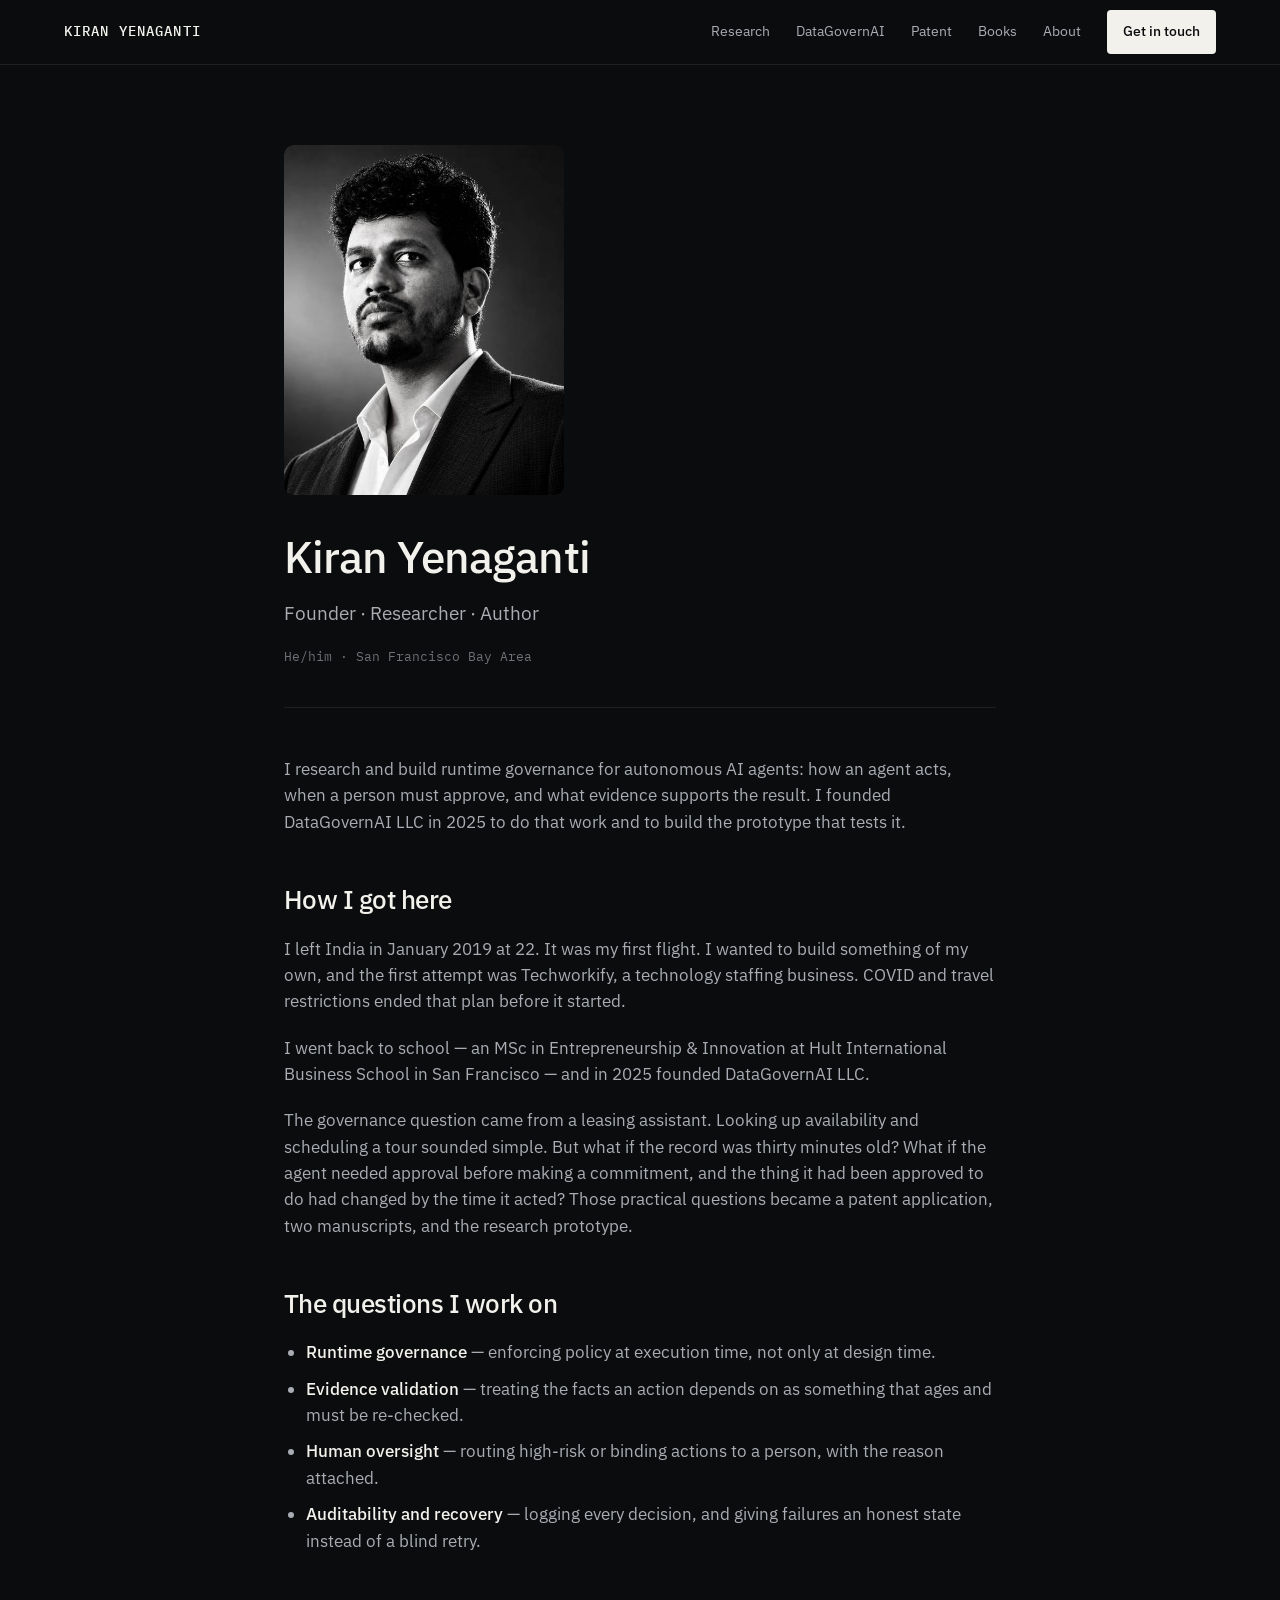
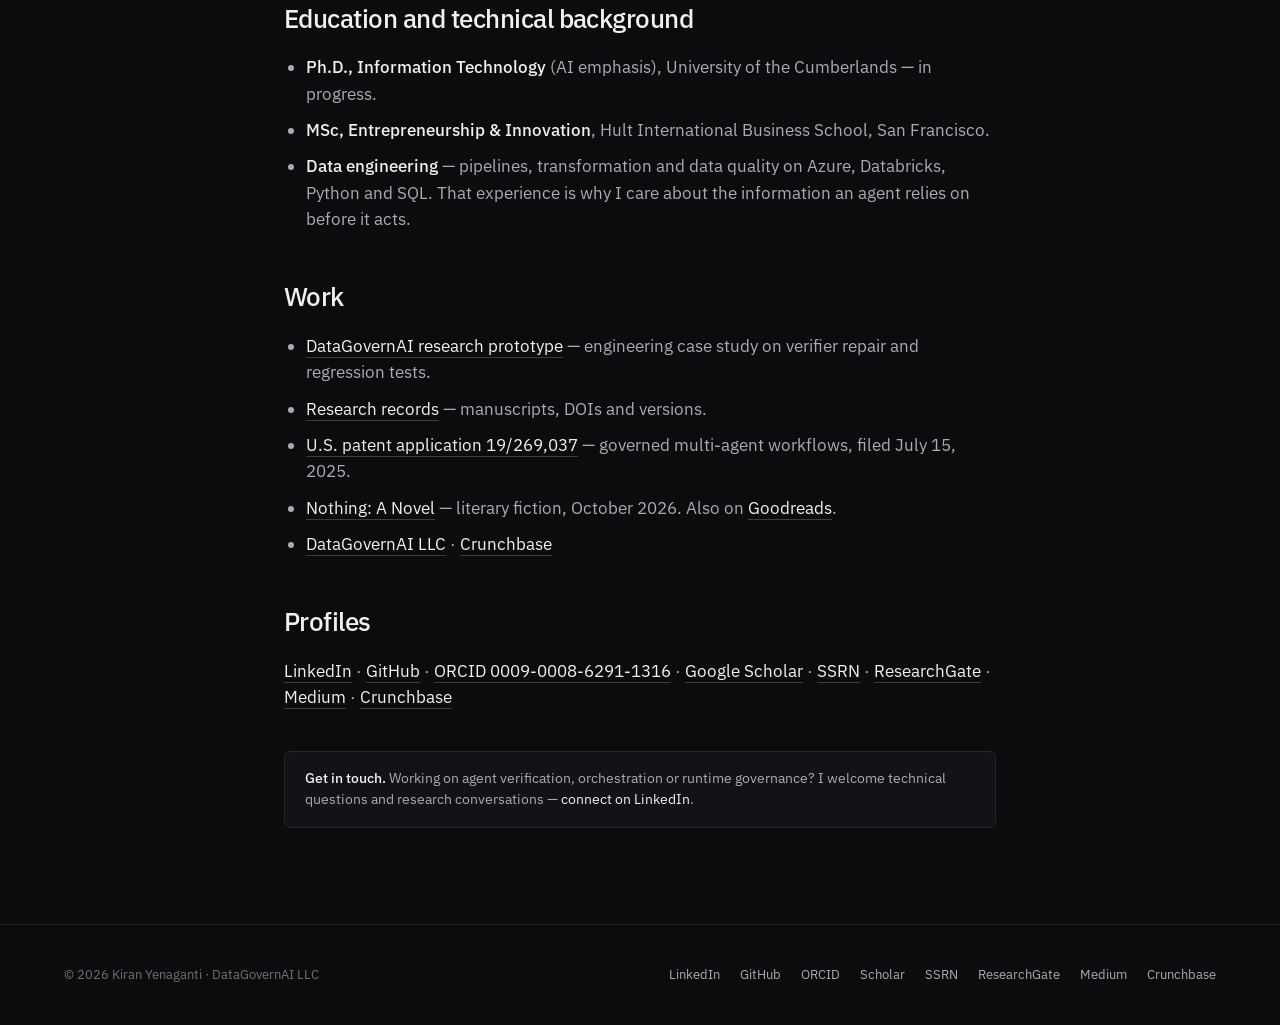
==== about/index.html @ f254cbd1 "Add Books nav" ====
<!doctype html>
<html lang="en">
<head>
<meta charset="utf-8">
<meta name="viewport" content="width=device-width, initial-scale=1">
<title>About — Kiran Yenaganti</title>
<meta name="description" content="Kiran Yenaganti: founder of DataGovernAI LLC, independent AI runtime governance researcher, doctoral student, and author of Nothing: A Novel.">
<meta name="author" content="Kiran Yenaganti">
<link rel="canonical" href="https://www.kiranyenaganti.com/about/">
<meta property="og:type" content="website">
<meta property="og:title" content="About — Kiran Yenaganti">
<meta property="og:description" content="Kiran Yenaganti: founder of DataGovernAI LLC, independent AI runtime governance researcher, doctoral student, and author of Nothing: A Novel.">
<meta property="og:url" content="https://www.kiranyenaganti.com/about/">
<meta property="og:image" content="https://www.kiranyenaganti.com/kiran-portrait.jpeg">
<meta name="twitter:card" content="summary">
<meta name="theme-color" content="#0B0C0E">
<meta name="msvalidate.01" content="07E7765EF72F0B1B570C5CE54EDE014B">
<link rel="preconnect" href="https://fonts.googleapis.com">
<link rel="preconnect" href="https://fonts.gstatic.com" crossorigin>
<link href="https://fonts.googleapis.com/css2?family=IBM+Plex+Sans:wght@400;500;600&family=IBM+Plex+Mono:wght@400;500&display=swap" rel="stylesheet">
<link rel="stylesheet" href="/style.css">
<script type="application/ld+json">
{"@context":"https://schema.org","@graph":[
{"@type":"Person","@id":"https://www.kiranyenaganti.com/#person","name":"Kiran Yenaganti","alternateName":"Kiran Kumar Yenaganti","url":"https://www.kiranyenaganti.com/","image":"https://www.kiranyenaganti.com/kiran-portrait.jpeg","jobTitle":"Founder, DataGovernAI LLC","description":"Founder of DataGovernAI LLC and independent researcher in runtime governance for autonomous AI agents; author of Nothing: A Novel.","worksFor":{"@id":"https://www.kiranyenaganti.com/#org"},"alumniOf":[{"@type":"CollegeOrUniversity","name":"Hult International Business School"},{"@type":"CollegeOrUniversity","name":"University of the Cumberlands"}],"knowsAbout":["AI runtime governance","Multi-agent systems","AI agent verification","Human-in-the-loop escalation","Data engineering"],"sameAs":["https://www.linkedin.com/in/kiran-yenaganti/","https://github.com/kiranyenaganti9","https://orcid.org/0009-0008-6291-1316","https://scholar.google.com/citations?user=bmWAnDgAAAAJ","https://ssrn.com/author=13609628","https://www.researchgate.net/profile/Kiran-Yenaganti-2","https://medium.com/@kiranyenaganti9","https://www.crunchbase.com/person/kiran-yenaganti-6b8e","https://www.goodreads.com/author/show/73226203.Kiran_Yenaganti"]},
{"@type":"Organization","@id":"https://www.kiranyenaganti.com/#org","name":"DataGovernAI LLC","url":"https://www.datagovernai.com/","founder":{"@id":"https://www.kiranyenaganti.com/#person"},"foundingDate":"2025","sameAs":["https://www.crunchbase.com/organization/datagovernai"]},
{"@type":"Book","name":"Nothing: A Novel","author":{"@id":"https://www.kiranyenaganti.com/#person"},"isbn":"979-8165432040","bookFormat":"https://schema.org/Paperback","datePublished":"2026-10-26","url":"https://www.kiranyenaganti.com/books/nothing/","sameAs":["https://www.amazon.com/dp/B0HPKKMYDZ","https://www.goodreads.com/book/show/262609197"]},
{"@type":"WebSite","@id":"https://www.kiranyenaganti.com/#site","url":"https://www.kiranyenaganti.com/","name":"Kiran Yenaganti","publisher":{"@id":"https://www.kiranyenaganti.com/#person"}}
]}
</script>
</head>
<body>
<header class="site"><nav class="site wrap" aria-label="Primary">
<a class="brand" href="/">KIRAN YENAGANTI</a>
<div class="links">
<a href="/research/">Research</a>
<a href="/work/hominini/">DataGovernAI</a>
<a href="/#patent">Patent</a>
<a href="/books/">Books</a>
<a href="/about/">About</a>
<a class="cta" href="https://www.linkedin.com/in/kiran-yenaganti/">Get in touch</a>
</div></nav></header>
<main id="main">
<article class="art"><div class="narrow">
<div class="head"><img class="about-photo" src="/kiran-suit.jpg" alt="Portrait of Kiran Yenaganti" width="640" height="799"><h1>Kiran Yenaganti</h1><p class="sub">Founder · Researcher · Author</p><div class="meta">He/him · San Francisco Bay Area</div></div>
<div class="prose">
<p>I research and build runtime governance for autonomous AI agents: how an agent acts, when a person must approve, and what evidence supports the result. I founded DataGovernAI LLC in 2025 to do that work and to build the prototype that tests it.</p>
<h2>How I got here</h2>
<p>I left India in January 2019 at 22. It was my first flight. I wanted to build something of my own, and the first attempt was Techworkify, a technology staffing business. COVID and travel restrictions ended that plan before it started.</p>
<p>I went back to school — an MSc in Entrepreneurship &amp; Innovation at Hult International Business School in San Francisco — and in 2025 founded DataGovernAI LLC.</p>
<p>The governance question came from a leasing assistant. Looking up availability and scheduling a tour sounded simple. But what if the record was thirty minutes old? What if the agent needed approval before making a commitment, and the thing it had been approved to do had changed by the time it acted? Those practical questions became a patent application, two manuscripts, and the research prototype.</p>
<h2>The questions I work on</h2>
<ul>
<li><strong>Runtime governance</strong> — enforcing policy at execution time, not only at design time.</li>
<li><strong>Evidence validation</strong> — treating the facts an action depends on as something that ages and must be re-checked.</li>
<li><strong>Human oversight</strong> — routing high-risk or binding actions to a person, with the reason attached.</li>
<li><strong>Auditability and recovery</strong> — logging every decision, and giving failures an honest state instead of a blind retry.</li>
</ul>
<h2>Education and technical background</h2>
<ul>
<li><strong>Ph.D., Information Technology</strong> (AI emphasis), University of the Cumberlands — in progress.</li>
<li><strong>MSc, Entrepreneurship &amp; Innovation</strong>, Hult International Business School, San Francisco.</li>
<li><strong>Data engineering</strong> — pipelines, transformation and data quality on Azure, Databricks, Python and SQL. That experience is why I care about the information an agent relies on before it acts.</li>
</ul>
<h2>Work</h2>
<ul>
<li><a href="/work/hominini/">DataGovernAI research prototype</a> — engineering case study on verifier repair and regression tests.</li>
<li><a href="/research/">Research records</a> — manuscripts, DOIs and versions.</li>
<li><a href="/#patent">U.S. patent application 19/269,037</a> — governed multi-agent workflows, filed July 15, 2025.</li>
<li><a href="/books/nothing/">Nothing: A Novel</a> — literary fiction, October 2026. Also on <a href="https://www.goodreads.com/author/show/73226203.Kiran_Yenaganti">Goodreads</a>.</li>
<li><a href="https://www.datagovernai.com/">DataGovernAI LLC</a> · <a href="https://www.crunchbase.com/organization/datagovernai">Crunchbase</a></li>
</ul>
<h2>Profiles</h2>
<p><a href="https://www.linkedin.com/in/kiran-yenaganti/">LinkedIn</a> · <a href="https://github.com/kiranyenaganti9">GitHub</a> · <a href="https://orcid.org/0009-0008-6291-1316">ORCID 0009-0008-6291-1316</a> · <a href="https://scholar.google.com/citations?user=bmWAnDgAAAAJ">Google Scholar</a> · <a href="https://ssrn.com/author=13609628">SSRN</a> · <a href="https://www.researchgate.net/profile/Kiran-Yenaganti-2">ResearchGate</a> · <a href="https://medium.com/@kiranyenaganti9">Medium</a> · <a href="https://www.crunchbase.com/person/kiran-yenaganti-6b8e">Crunchbase</a></p>
</div>
<div style="margin-top:40px"><div class="status"><b>Get in touch.</b> Working on agent verification, orchestration or runtime governance? I welcome technical questions and research conversations — <a href="https://www.linkedin.com/in/kiran-yenaganti/">connect on LinkedIn</a>.</div></div>
</div></article>
</main>
<footer class="site"><div class="wrap">
<div>© 2026 Kiran Yenaganti · DataGovernAI LLC</div>
<div class="links">
<a href="https://www.linkedin.com/in/kiran-yenaganti/">LinkedIn</a>
<a href="https://github.com/kiranyenaganti9">GitHub</a>
<a href="https://orcid.org/0009-0008-6291-1316">ORCID</a>
<a href="https://scholar.google.com/citations?user=bmWAnDgAAAAJ">Scholar</a>
<a href="https://ssrn.com/author=13609628">SSRN</a>
<a href="https://www.researchgate.net/profile/Kiran-Yenaganti-2">ResearchGate</a>
<a href="https://medium.com/@kiranyenaganti9">Medium</a>
<a href="https://www.crunchbase.com/person/kiran-yenaganti-6b8e">Crunchbase</a>
</div></div></footer>
</body>
</html>
---- style.css ----
:root{--bg:#0B0C0E;--bg2:#0E0F12;--panel:#111316;--line:#1E2024;--line2:#23262B;--line3:#3A3D44;
--fg:#F2F1EC;--mute:#A9ACB3;--dim:#6E7178;--acc:#F0B84A;--warn:#E8744F;
--sans:'IBM Plex Sans',system-ui,-apple-system,Segoe UI,sans-serif;--mono:'IBM Plex Mono',ui-monospace,SFMono-Regular,Menlo,monospace}
*{box-sizing:border-box}
html{scroll-behavior:smooth}
body{margin:0;background:var(--bg);color:var(--fg);font-family:var(--sans);-webkit-font-smoothing:antialiased;line-height:1.55}
a{color:var(--fg);text-decoration:none}a:hover{color:var(--acc)}
p{margin:0}
h1,h2,h3{margin:0;font-weight:500;letter-spacing:-.02em;line-height:1.1}
.wrap{max-width:1200px;margin:0 auto;padding:0 24px}
.narrow{max-width:760px;margin:0 auto;padding:0 24px}
.mono{font-family:var(--mono)}
.eyebrow{font-family:var(--mono);font-size:13px;letter-spacing:.1em;color:var(--acc);text-transform:uppercase}
.label{font-family:var(--mono);font-size:12px;letter-spacing:.08em;color:var(--dim);text-transform:uppercase}
.mute{color:var(--mute)}
.btn{display:inline-flex;align-items:center;min-height:46px;padding:12px 20px;border-radius:4px;font-size:15px;font-weight:500;white-space:nowrap}
.btn-acc{background:var(--acc);color:var(--bg)}.btn-acc:hover{background:#F6C96B;color:var(--bg)}
.btn-light{background:var(--fg);color:var(--bg)}.btn-light:hover{background:#fff;color:var(--bg)}
.btn-ghost{border:1px solid var(--line3);color:var(--fg)}.btn-ghost:hover{border-color:var(--acc)}
.row{display:flex;flex-wrap:wrap;gap:24px}
.stack{display:flex;flex-direction:column;gap:16px}
.card{background:var(--panel);border:1px solid var(--line2);border-radius:8px;padding:28px;display:flex;flex-direction:column;gap:14px;min-width:0}
.card h3{font-size:22px}
.card p{font-size:15px;color:var(--mute)}
.card.link:hover{border-color:var(--line3)}
header.site{border-bottom:1px solid var(--line)}
nav.site{height:64px;display:flex;align-items:center;justify-content:space-between;gap:24px;flex-wrap:wrap}
nav.site .brand{font-family:var(--mono);font-size:14px;font-weight:500;letter-spacing:.08em}
nav.site .links{display:flex;align-items:center;gap:26px;flex-wrap:wrap}
nav.site .links a{font-size:14px;color:var(--mute)}nav.site .links a:hover{color:var(--acc)}
nav.site .links a.cta{color:var(--bg);background:var(--fg);padding:10px 16px;border-radius:4px;font-weight:500;min-height:44px;display:inline-flex;align-items:center}
nav.site .links a.cta:hover{background:#fff}
section{padding:96px 0}
section.alt{background:var(--bg2);border-top:1px solid var(--line);border-bottom:1px solid var(--line)}
section.tight{padding:72px 0}
.hero{padding:96px 0 80px}
.hero .wrap{display:flex;flex-wrap:wrap;gap:64px;align-items:center}
.hero h1{font-size:56px;line-height:1.05}
.hero .lead{font-size:19px;color:var(--mute);max-width:540px}
.hero .copy{flex:1 1 480px;min-width:0;display:flex;flex-direction:column;gap:28px}
.hero .proofs{display:flex;gap:32px;flex-wrap:wrap;padding-top:12px;border-top:1px solid var(--line)}
.hero .proofs div{display:flex;flex-direction:column;gap:4px;font-size:15px;font-weight:500}
.trace{flex:1 1 420px;min-width:0;max-width:560px}
.trace .box{background:var(--panel);border:1px solid var(--line2);border-radius:8px;overflow:hidden}
.trace .bar{display:flex;justify-content:space-between;padding:12px 16px;border-bottom:1px solid var(--line2);font-family:var(--mono);font-size:12px;color:var(--dim)}
.trace .body{padding:20px;display:flex;flex-direction:column;gap:14px;font-family:var(--mono);font-size:13px;line-height:1.5}
.trace .l{display:flex;gap:12px}.trace .t{color:var(--dim);flex:0 0 72px}.trace .m{color:var(--mute)}.trace .m b{color:var(--fg);font-weight:400}
.trace .hold{margin-top:6px;padding:14px 16px;background:#1A1710;border:1px solid #5A4418;border-radius:6px;display:flex;flex-direction:column;gap:6px}
.trace .hold b{color:var(--acc);font-weight:500}
.trace .cap{font-size:13px;color:var(--dim);margin-top:12px}
.h2{font-size:40px}
.h2s{font-size:32px;line-height:1.2}
.split{display:flex;flex-wrap:wrap;gap:48px}
.split>.a{flex:1 1 320px;min-width:0}.split>.b{flex:2 1 480px;min-width:0;display:flex;flex-direction:column;gap:16px;font-size:17px;color:var(--mute)}
.quote{font-size:30px;line-height:1.3;font-weight:500;letter-spacing:-.015em;max-width:900px;margin:0}
footer.site{border-top:1px solid var(--line)}
footer.site .wrap{padding-top:40px;padding-bottom:40px;display:flex;flex-wrap:wrap;gap:24px;justify-content:space-between;align-items:center;font-size:13px;color:var(--dim)}
footer.site .links{display:flex;gap:20px;flex-wrap:wrap}footer.site .links a{color:var(--mute)}footer.site .links a:hover{color:var(--acc)}
/* article pages */
.art{padding:80px 0 96px}
.art .head{display:flex;flex-direction:column;gap:18px;margin-bottom:48px;padding-bottom:40px;border-bottom:1px solid var(--line)}
.art h1{font-size:44px;line-height:1.1}
.art .sub{font-size:19px;color:var(--mute)}
.art .meta{font-family:var(--mono);font-size:13px;color:var(--dim)}
.prose{display:flex;flex-direction:column;gap:20px;font-size:17px;color:var(--mute)}
.prose h2{font-size:26px;color:var(--fg);margin-top:28px;line-height:1.25}
.prose h3{font-size:19px;color:var(--fg);margin-top:12px}
.prose strong{color:var(--fg);font-weight:500}
.prose a{color:var(--fg);border-bottom:1px solid var(--line3)}.prose a:hover{color:var(--acc);border-color:var(--acc)}
.prose ul,.prose ol{margin:0;padding-left:22px;display:flex;flex-direction:column;gap:10px}
.prose code{font-family:var(--mono);font-size:.92em;background:var(--panel);border:1px solid var(--line2);padding:1px 6px;border-radius:4px;color:var(--fg)}
.prose blockquote{margin:0;padding:18px 22px;border-left:2px solid var(--acc);background:var(--panel);border-radius:0 6px 6px 0;color:var(--fg)}
.status{font-size:14px;color:var(--mute);padding:16px 20px;border:1px solid var(--line2);border-radius:6px;background:var(--panel)}
.status b{color:var(--fg);font-weight:500}
.steps{display:flex;flex-direction:column;gap:0;border:1px solid var(--line2);border-radius:8px;overflow:hidden}
.steps .s{display:flex;gap:20px;padding:22px 24px;border-top:1px solid var(--line2);background:var(--panel)}
.steps .s:first-child{border-top:0}
.steps .n{font-family:var(--mono);font-size:13px;color:var(--dim);flex:0 0 28px;padding-top:3px}
.steps .s div:last-child{display:flex;flex-direction:column;gap:6px}
.steps h3{font-size:18px;color:var(--fg)}.steps p{font-size:15px}
table{width:100%;border-collapse:collapse;font-size:15px}
th{text-align:left;font-family:var(--mono);font-size:12px;letter-spacing:.08em;color:var(--dim);text-transform:uppercase;font-weight:500;padding:0 0 12px}
td{padding:14px 0;border-top:1px solid var(--line2);color:var(--mute);vertical-align:top}
td:first-child{color:var(--fg)}
.tablebox{overflow-x:auto}
.cover{width:100%;max-width:320px;border-radius:6px;border:1px solid var(--line2);display:block}
.grid2{display:grid;grid-template-columns:repeat(2,minmax(0,1fr));gap:16px;font-size:14px}
.grid2 div{display:flex;flex-direction:column;gap:4px}
@media (max-width:720px){.hero h1{font-size:40px}.h2{font-size:32px}.art h1{font-size:34px}.quote{font-size:24px}section{padding:72px 0}.card{padding:22px}}

/* ---------- homepage v2 ---------- */
.h2o{position:relative;overflow:hidden;padding:88px 0 72px}
.glow{position:absolute;inset:-30% -10% auto auto;width:720px;height:720px;background:radial-gradient(closest-side,rgba(240,184,74,.16),transparent 70%);filter:blur(10px);pointer-events:none;animation:drift 14s ease-in-out infinite alternate}
@keyframes drift{to{transform:translate(-120px,80px)}}
.h2o-grid{display:flex;flex-wrap:wrap;gap:56px;align-items:center;position:relative}
.h2o-copy{flex:1 1 500px;min-width:0;display:flex;flex-direction:column;gap:26px}
.h2o h1{font-size:58px;line-height:1.04}
.acc{color:var(--acc)}
.lead{font-size:19px;color:var(--mute);max-width:560px}
.cta-row{display:flex;gap:12px;flex-wrap:wrap}
.chips{display:flex;gap:10px;flex-wrap:wrap}
.chip{font-size:13px;color:var(--mute);border:1px solid var(--line2);border-radius:999px;padding:7px 14px;background:rgba(255,255,255,.02)}
.chip b{color:var(--fg);font-weight:500}
.term{flex:1 1 420px;min-width:0;max-width:540px;background:#0F1114;border:1px solid var(--line2);border-radius:12px;box-shadow:0 30px 80px -30px rgba(240,184,74,.25);overflow:hidden}
.term-bar{display:flex;align-items:center;gap:7px;padding:12px 14px;border-bottom:1px solid var(--line2);font-family:var(--mono);font-size:12px;color:var(--dim)}
.term-bar i{width:10px;height:10px;border-radius:50%;background:#2A2D33;display:inline-block}
.term-bar span{margin-left:8px}.term-bar .live{margin-left:auto;font-style:normal;color:var(--acc);animation:pulse 1.6s infinite}
@keyframes pulse{50%{opacity:.35}}
.term-body{padding:18px;min-height:268px;display:flex;flex-direction:column;gap:12px;font-family:var(--mono);font-size:13px;line-height:1.5}
.term-body .ln,.term-body .hold{opacity:0;transform:translateY(6px);transition:all .35s ease}
.term-body .in{opacity:1;transform:none}
.ln{display:flex;gap:12px}.ln .t{color:var(--dim);flex:0 0 66px}.ln .m{color:var(--mute)}.ln b{color:var(--fg);font-weight:400}.ln .w{color:var(--warn)}
.hold{padding:12px 14px;background:#1A1710;border:1px solid #5A4418;border-radius:8px;display:flex;flex-direction:column;gap:4px;color:var(--mute)}
.hold b{color:var(--acc);font-weight:500}
.split-vs{padding:40px 0 72px}
.vs-grid{display:flex;flex-wrap:wrap;align-items:stretch;gap:16px}
.vs-card{flex:1 1 320px;border-radius:12px;padding:26px;border:1px solid var(--line2);background:var(--panel);display:flex;flex-direction:column;gap:10px}
.vs-card.ok{border-color:#1f3b2c}.vs-card.bad{border-color:#5a2a1c;background:linear-gradient(180deg,#1a1210,#111316)}
.vs-k{font-family:var(--mono);font-size:12px;letter-spacing:.08em;text-transform:uppercase;color:var(--dim)}
.vs-q{font-size:26px;line-height:1.25;letter-spacing:-.01em}.vs-q b{font-weight:600}
.vs-card.ok .vs-a{color:#7fd1a2;font-size:14px}.vs-card.bad .vs-a{color:#f0957a;font-size:14px}
.vs-mid{align-self:center;font-family:var(--mono);color:var(--acc);font-size:14px;padding:0 4px}
.sec-head{display:flex;flex-direction:column;gap:12px;max-width:680px;margin-bottom:36px}
.sec-sub{font-size:17px}
.demo-sec{padding:96px 0;background:var(--bg2);border-top:1px solid var(--line);border-bottom:1px solid var(--line)}
.demo{display:flex;flex-wrap:wrap;gap:24px}
.demo-ctrl,.demo-out{flex:1 1 400px;min-width:0;background:var(--panel);border:1px solid var(--line2);border-radius:12px;padding:28px;display:flex;flex-direction:column;gap:14px}
.ctrl-label{font-family:var(--mono);font-size:12px;letter-spacing:.06em;color:var(--dim);text-transform:uppercase;margin-top:6px}
.seg{display:flex;flex-wrap:wrap;gap:8px}
.seg-b{font:inherit;font-size:14px;color:var(--mute);background:transparent;border:1px solid var(--line3);border-radius:8px;padding:11px 14px;cursor:pointer;min-height:44px;transition:all .15s}
.seg-b:hover{color:var(--fg)}.seg-b.on{background:var(--acc);color:var(--bg);border-color:var(--acc);font-weight:500}
.age-row{display:flex;align-items:center;gap:16px}
#age{--p:50%;flex:1;-webkit-appearance:none;appearance:none;height:6px;border-radius:6px;background:linear-gradient(90deg,var(--acc) var(--p),#2A2D33 var(--p));outline:none}
#age::-webkit-slider-thumb{-webkit-appearance:none;width:22px;height:22px;border-radius:50%;background:var(--fg);border:3px solid var(--acc);cursor:pointer}
#age::-moz-range-thumb{width:18px;height:18px;border-radius:50%;background:var(--fg);border:3px solid var(--acc);cursor:pointer}
#ageOut{font-family:var(--mono);font-size:22px;min-width:84px;text-align:right}
.tog{display:flex;align-items:center;gap:12px;cursor:pointer;font-size:15px;color:var(--mute);min-height:44px}
.tog input{position:absolute;opacity:0}
.tog-ui{width:44px;height:24px;border-radius:24px;background:#2A2D33;position:relative;transition:.2s;flex:0 0 44px}
.tog-ui:after{content:"";position:absolute;top:3px;left:3px;width:18px;height:18px;border-radius:50%;background:var(--fg);transition:.2s}
.tog input:checked+.tog-ui{background:var(--warn)}.tog input:checked+.tog-ui:after{left:23px}
.tog input:focus-visible+.tog-ui{outline:2px solid var(--acc);outline-offset:2px}
.verdict{display:flex;align-items:center;gap:16px;padding:18px;border-radius:10px;border:1px solid var(--line2);transition:all .25s}
.v-badge{font-family:var(--mono);font-weight:500;font-size:15px;padding:8px 14px;border-radius:6px;white-space:nowrap}
.v-text{font-size:15px;color:var(--fg)}
.verdict.ok{background:#0f1d16;border-color:#1f3b2c}.verdict.ok .v-badge{background:#2f8f5b;color:#fff}
.verdict.ref{background:#1d1a10;border-color:#5A4418}.verdict.ref .v-badge{background:var(--acc);color:var(--bg)}
.verdict.esc{background:#1e1311;border-color:#5a2a1c}.verdict.esc .v-badge{background:var(--warn);color:#fff}
.checks{list-style:none;margin:0;padding:0;display:flex;flex-direction:column;gap:10px}
.checks li{display:flex;gap:14px;align-items:flex-start;padding:12px 14px;border:1px solid var(--line2);border-radius:8px}
.checks .ck{flex:0 0 26px;height:26px;border-radius:50%;display:grid;place-items:center;font-size:13px;font-weight:600}
.checks .pass .ck{background:#1f3b2c;color:#7fd1a2}.checks .warn .ck{background:#4a3a15;color:var(--acc)}.checks .fail .ck{background:#5a2a1c;color:#f0957a}
.checks div{display:flex;flex-direction:column;gap:2px;font-size:14px}.checks b{font-weight:500}.checks span{color:var(--mute)}
.demo-foot{font-size:13px}.demo-foot a{border-bottom:1px solid var(--line3)}
.flow-sec{padding:96px 0}
.flow{display:flex;flex-wrap:wrap;align-items:stretch;gap:0}
.node{flex:1 1 170px;min-width:0;background:var(--panel);border:1px solid var(--line2);border-radius:12px;padding:20px;display:flex;flex-direction:column;gap:8px}
.node b{font-weight:500;font-size:16px}.node span{color:var(--mute);font-size:14px}
.node .num,.node .ic{font-family:var(--mono);font-size:12px;color:var(--acc)}
.node.n0,.node.n4{background:transparent;border-style:dashed}
.arrow{flex:0 0 28px;align-self:center;height:2px;background:linear-gradient(90deg,var(--line3),var(--acc));position:relative}
.arrow:after{content:"";position:absolute;right:-1px;top:-4px;border:5px solid transparent;border-left-color:var(--acc)}
.stats-sec{padding:0 0 96px}
.stats{display:grid;grid-template-columns:repeat(4,minmax(0,1fr));gap:16px}
.stat{border-top:2px solid var(--acc);padding-top:18px}
.sn{font-size:52px;font-weight:500;letter-spacing:-.03em;line-height:1}
.sl{color:var(--mute);font-size:14px;margin-top:8px}
.work-sec{padding:96px 0;background:var(--bg2);border-top:1px solid var(--line);border-bottom:1px solid var(--line)}
.bento{display:grid;grid-template-columns:repeat(3,minmax(0,1fr));gap:16px}
.tile{background:var(--panel);border:1px solid var(--line2);border-radius:12px;padding:24px;display:flex;flex-direction:column;gap:10px;transition:transform .2s,border-color .2s}
a.tile:hover{transform:translateY(-3px);border-color:var(--acc);color:var(--fg)}
.tile.big{grid-column:span 2;grid-row:span 2;background:radial-gradient(120% 120% at 100% 0%,rgba(240,184,74,.12),transparent 50%),var(--panel)}
.t-k{font-family:var(--mono);font-size:12px;letter-spacing:.06em;text-transform:uppercase;color:var(--dim)}
.t-h{font-size:19px;font-weight:500;line-height:1.3}.tile.big .t-h{font-size:30px;letter-spacing:-.015em}
.t-p{color:var(--mute);font-size:14px}.t-go{margin-top:auto;color:var(--acc);font-size:14px}
.book-sec{padding:96px 0}
.book{display:flex;flex-wrap:wrap;gap:48px;align-items:center}
.book img{width:220px;height:auto;border-radius:6px;box-shadow:0 30px 60px -20px rgba(0,0,0,.8);transform:rotate(-2deg);margin-left:8px;transition:transform .3s}
.book img:hover{transform:rotate(0) scale(1.03)}
.book>div{flex:1 1 360px;display:flex;flex-direction:column;gap:16px}
.cta-sec{padding:0 0 96px}
.cta-box{display:flex;flex-wrap:wrap;gap:28px;align-items:center;justify-content:space-between;padding:40px;border-radius:16px;border:1px solid #5A4418;background:linear-gradient(135deg,#1A1710,#111316 60%)}
.cta-box>div:first-child{flex:1 1 420px;display:flex;flex-direction:column;gap:12px}
.reveal{opacity:0;transform:translateY(18px);transition:opacity .7s ease,transform .7s ease}
.reveal.vis{opacity:1;transform:none}
@media (prefers-reduced-motion:reduce){.reveal{opacity:1;transform:none;transition:none}.glow,.live{animation:none}}
@media (max-width:900px){.bento{grid-template-columns:repeat(2,minmax(0,1fr))}.tile.big{grid-column:span 2;grid-row:auto}.stats{grid-template-columns:repeat(2,minmax(0,1fr))}.arrow{flex:0 0 100%;height:18px;width:2px;background:linear-gradient(180deg,var(--line3),var(--acc));margin:0 auto}.arrow:after{display:none}.node{flex:1 1 100%}}
@media (max-width:640px){.h2o h1{font-size:38px}.bento{grid-template-columns:1fr}.tile.big{grid-column:auto}.vs-mid{width:100%;text-align:center}.cta-box{padding:26px}.sn{font-size:40px}}

.cta-photo{width:112px;height:112px;border-radius:50%;object-fit:cover;border:2px solid var(--acc);flex:0 0 112px}
@media (max-width:640px){.cta-photo{width:88px;height:88px;flex-basis:88px}}

.about-photo{width:100%;max-width:280px;height:auto;aspect-ratio:4/5;object-fit:cover;object-position:center top;border-radius:10px;display:block;margin-bottom:20px}
.author-row{display:flex;flex-wrap:wrap;gap:28px;align-items:center}
.author-photo{width:160px;height:200px;object-fit:cover;border-radius:10px;flex:0 0 160px}
.author-row>.stack{flex:1 1 300px}

.books-grid{display:grid;grid-template-columns:repeat(auto-fit,minmax(240px,1fr));gap:28px;margin-top:36px}
.book-card{display:flex;flex-direction:column;gap:14px;padding:22px;border:1px solid rgba(255,255,255,.12);border-radius:12px;background:rgba(255,255,255,.02);text-decoration:none;color:inherit;transition:border-color .2s,transform .2s}
a.book-card:hover{border-color:var(--acc);transform:translateY(-2px)}
.book-cover{width:100%;aspect-ratio:2/3;object-fit:cover;border-radius:6px;display:block}
.book-ph{width:100%;aspect-ratio:2/3;border-radius:6px;display:flex;align-items:center;justify-content:center;text-align:center;padding:20px;border:1px dashed rgba(255,255,255,.22);font-family:inherit;letter-spacing:.08em;text-transform:uppercase;font-size:13px;opacity:.75}
.book-tag{font-size:12px;letter-spacing:.12em;text-transform:uppercase;color:var(--acc)}
.book-card h3{margin:0;font-size:22px}.book-card p{margin:0;opacity:.8;line-height:1.55}
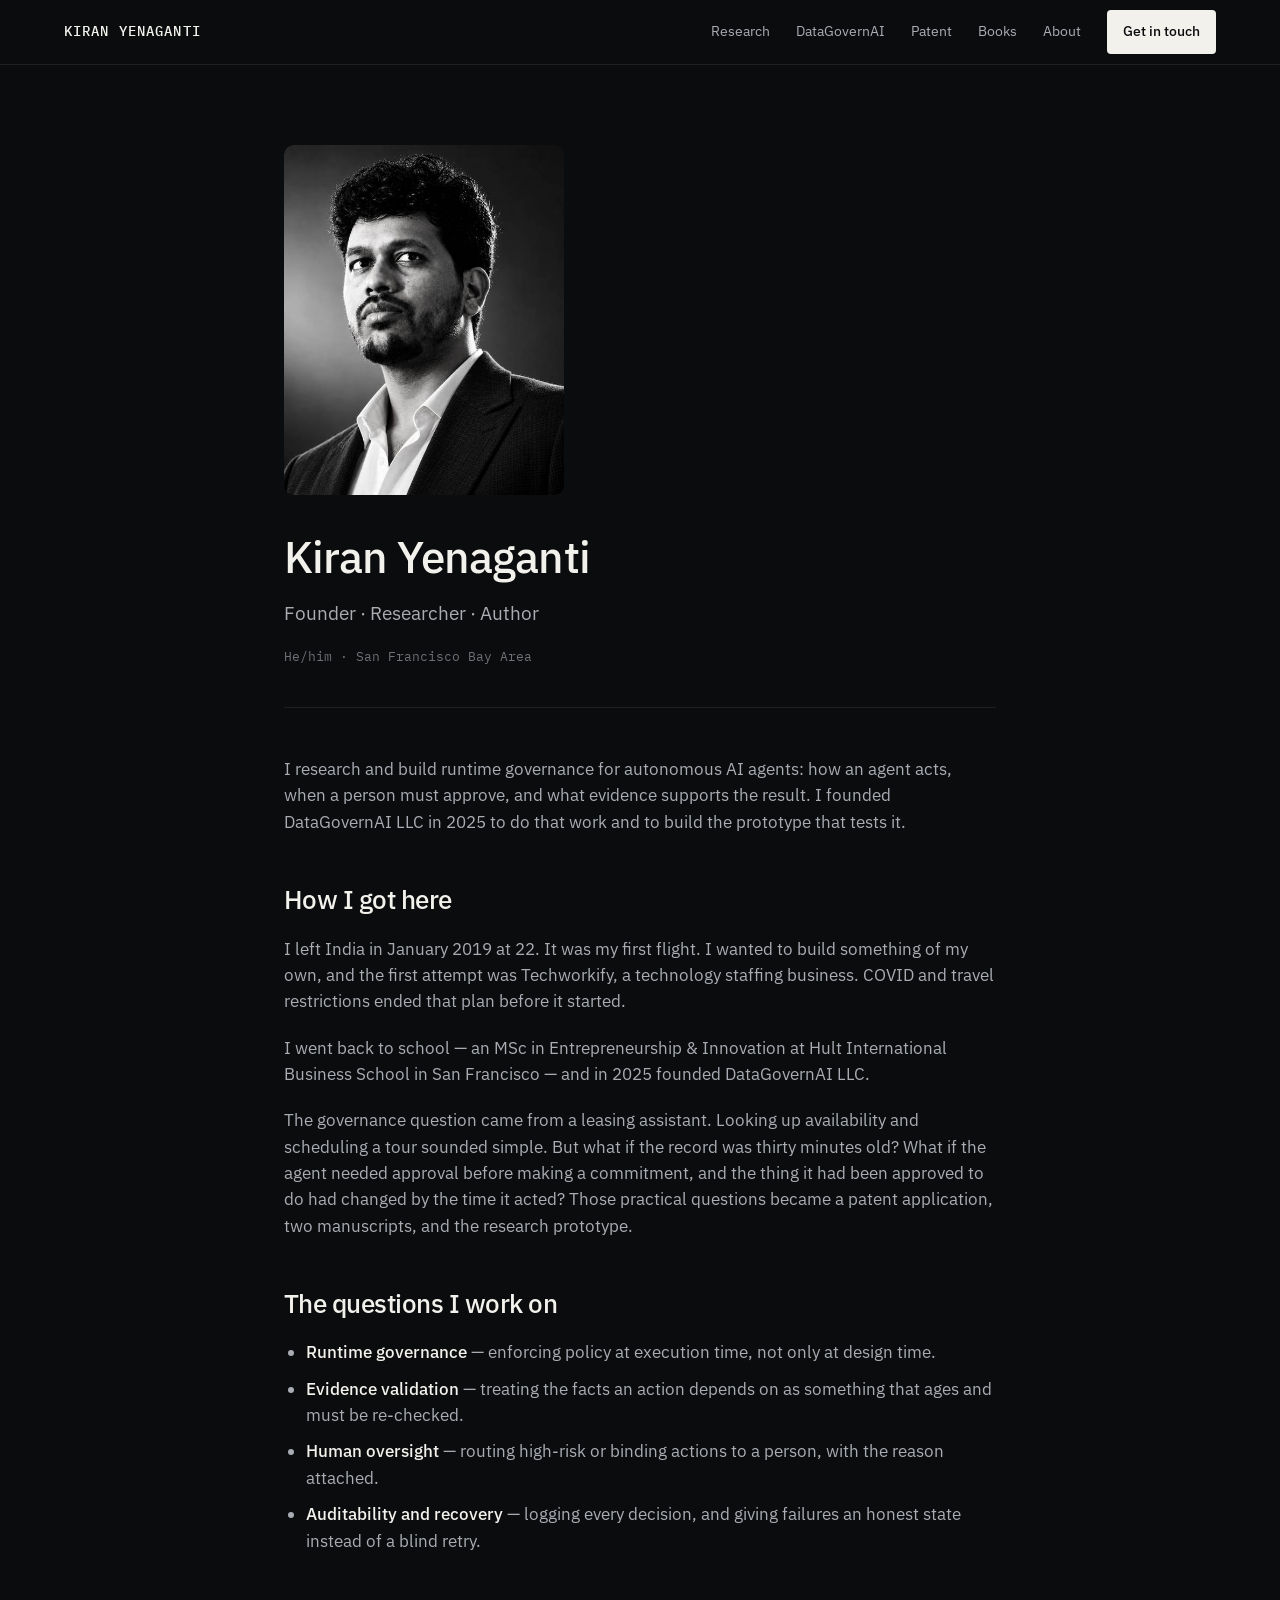
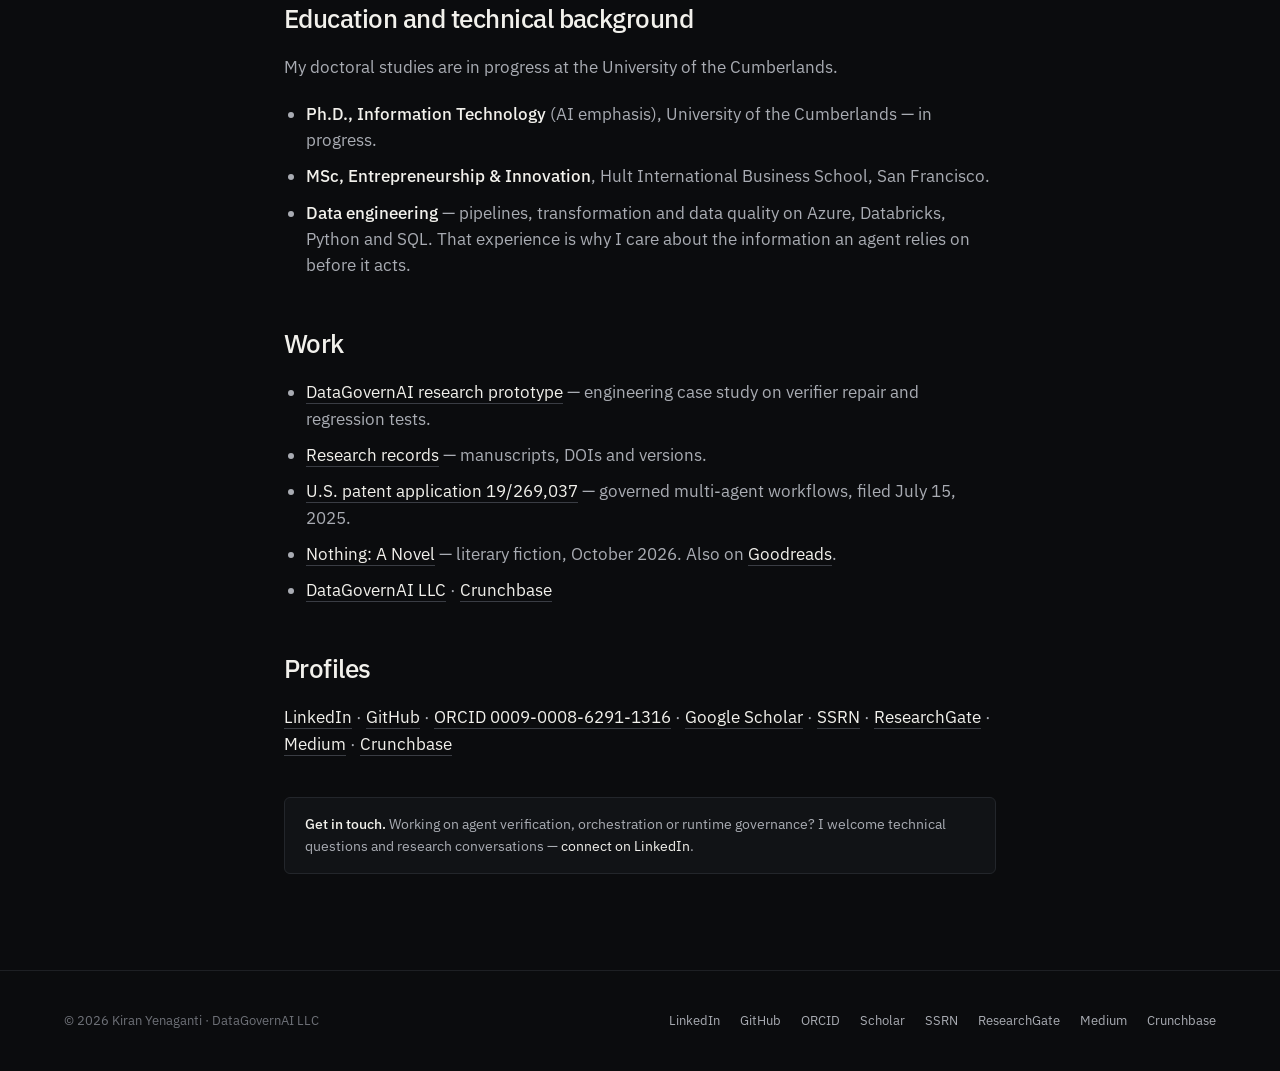
==== commit e4a298f1: "Improve search metadata and connect verified identity and book editions" ====
--- a/about/index.html
+++ b/about/index.html
@@ -3,13 +3,13 @@
 <head>
 <meta charset="utf-8">
 <meta name="viewport" content="width=device-width, initial-scale=1">
-<title>About — Kiran Yenaganti</title>
-<meta name="description" content="Kiran Yenaganti: founder of DataGovernAI LLC, independent AI runtime governance researcher, doctoral student, and author of Nothing: A Novel.">
+<title>Kiran Yenaganti | Biography, Research &amp; Entrepreneurship</title>
+<meta name="description" content="Meet Kiran Yenaganti, founder of DataGovernAI LLC, independent AI governance researcher, doctoral student in IT and author of Nothing: A Novel.">
 <meta name="author" content="Kiran Yenaganti">
 <link rel="canonical" href="https://www.kiranyenaganti.com/about/">
 <meta property="og:type" content="website">
-<meta property="og:title" content="About — Kiran Yenaganti">
-<meta property="og:description" content="Kiran Yenaganti: founder of DataGovernAI LLC, independent AI runtime governance researcher, doctoral student, and author of Nothing: A Novel.">
+<meta property="og:title" content="Kiran Yenaganti | Biography, Research &amp; Entrepreneurship">
+<meta property="og:description" content="Meet Kiran Yenaganti, founder of DataGovernAI LLC, independent AI governance researcher, doctoral student in IT and author of Nothing: A Novel.">
 <meta property="og:url" content="https://www.kiranyenaganti.com/about/">
 <meta property="og:image" content="https://www.kiranyenaganti.com/kiran-portrait.jpeg">
 <meta name="twitter:card" content="summary">
@@ -18,15 +18,189 @@
 <link rel="preconnect" href="https://fonts.googleapis.com">
 <link rel="preconnect" href="https://fonts.gstatic.com" crossorigin>
 <link href="https://fonts.googleapis.com/css2?family=IBM+Plex+Sans:wght@400;500;600&family=IBM+Plex+Mono:wght@400;500&display=swap" rel="stylesheet">
-<link rel="stylesheet" href="/style.css">
+<link rel="stylesheet" href="/style.css?v=4">
 <script type="application/ld+json">
-{"@context":"https://schema.org","@graph":[
-{"@type":"Person","@id":"https://www.kiranyenaganti.com/#person","name":"Kiran Yenaganti","alternateName":"Kiran Kumar Yenaganti","url":"https://www.kiranyenaganti.com/","image":"https://www.kiranyenaganti.com/kiran-portrait.jpeg","jobTitle":"Founder, DataGovernAI LLC","description":"Founder of DataGovernAI LLC and independent researcher in runtime governance for autonomous AI agents; author of Nothing: A Novel.","worksFor":{"@id":"https://www.kiranyenaganti.com/#org"},"alumniOf":[{"@type":"CollegeOrUniversity","name":"Hult International Business School"},{"@type":"CollegeOrUniversity","name":"University of the Cumberlands"}],"knowsAbout":["AI runtime governance","Multi-agent systems","AI agent verification","Human-in-the-loop escalation","Data engineering"],"sameAs":["https://www.linkedin.com/in/kiran-yenaganti/","https://github.com/kiranyenaganti9","https://orcid.org/0009-0008-6291-1316","https://scholar.google.com/citations?user=bmWAnDgAAAAJ","https://ssrn.com/author=13609628","https://www.researchgate.net/profile/Kiran-Yenaganti-2","https://medium.com/@kiranyenaganti9","https://www.crunchbase.com/person/kiran-yenaganti-6b8e","https://www.goodreads.com/author/show/73226203.Kiran_Yenaganti"]},
-{"@type":"Organization","@id":"https://www.kiranyenaganti.com/#org","name":"DataGovernAI LLC","url":"https://www.datagovernai.com/","founder":{"@id":"https://www.kiranyenaganti.com/#person"},"foundingDate":"2025","sameAs":["https://www.crunchbase.com/organization/datagovernai"]},
-{"@type":"Book","name":"Nothing: A Novel","author":{"@id":"https://www.kiranyenaganti.com/#person"},"isbn":"979-8165432040","bookFormat":"https://schema.org/Paperback","datePublished":"2026-10-26","url":"https://www.kiranyenaganti.com/books/nothing/","sameAs":["https://www.amazon.com/dp/B0HPKKMYDZ","https://www.goodreads.com/book/show/262609197"]},
-{"@type":"WebSite","@id":"https://www.kiranyenaganti.com/#site","url":"https://www.kiranyenaganti.com/","name":"Kiran Yenaganti","publisher":{"@id":"https://www.kiranyenaganti.com/#person"}}
-]}
+{
+  "@context": "https://schema.org",
+  "@graph": [
+    {
+      "@type": "Person",
+      "@id": "https://www.kiranyenaganti.com/#person",
+      "name": "Kiran Yenaganti",
+      "alternateName": "Kiran Kumar Yenaganti",
+      "url": "https://www.kiranyenaganti.com/",
+      "image": "https://www.kiranyenaganti.com/kiran-portrait.jpeg",
+      "jobTitle": "Founder, DataGovernAI LLC",
+      "description": "Founder of DataGovernAI LLC and independent researcher in runtime governance for autonomous AI agents; author of Nothing: A Novel.",
+      "worksFor": {
+        "@id": "https://www.kiranyenaganti.com/#org"
+      },
+      "alumniOf": [
+        {
+          "@type": "CollegeOrUniversity",
+          "name": "Hult International Business School"
+        }
+      ],
+      "knowsAbout": [
+        "AI runtime governance",
+        "Multi-agent systems",
+        "AI agent verification",
+        "Human-in-the-loop escalation",
+        "Data engineering"
+      ],
+      "sameAs": [
+        "https://www.linkedin.com/in/kiran-yenaganti/",
+        "https://github.com/kiranyenaganti9",
+        "https://orcid.org/0009-0008-6291-1316",
+        "https://scholar.google.com/citations?user=bmWAnDgAAAAJ",
+        "https://ssrn.com/author=13609628",
+        "https://www.researchgate.net/profile/Kiran-Yenaganti-2",
+        "https://medium.com/@kiranyenaganti9",
+        "https://www.crunchbase.com/person/kiran-yenaganti-6b8e",
+        "https://www.goodreads.com/author/show/73226203.Kiran_Yenaganti"
+      ],
+      "affiliation": {
+        "@type": "CollegeOrUniversity",
+        "name": "University of the Cumberlands",
+        "description": "Doctoral studies in Information Technology in progress"
+      },
+      "subjectOf": {
+        "@id": "https://www.kiranyenaganti.com/about/#profile"
+      }
+    },
+    {
+      "@type": "Organization",
+      "@id": "https://www.kiranyenaganti.com/#org",
+      "name": "DataGovernAI LLC",
+      "url": "https://www.datagovernai.com/",
+      "founder": {
+        "@id": "https://www.kiranyenaganti.com/#person"
+      },
+      "foundingDate": "2025",
+      "sameAs": [
+        "https://www.crunchbase.com/organization/datagovernai"
+      ]
+    },
+    {
+      "@type": "WebSite",
+      "@id": "https://www.kiranyenaganti.com/#site",
+      "url": "https://www.kiranyenaganti.com/",
+      "name": "Kiran Yenaganti",
+      "publisher": {
+        "@id": "https://www.kiranyenaganti.com/#person"
+      }
+    },
+    {
+      "@type": "Book",
+      "@id": "https://www.kiranyenaganti.com/about/#book-nothing",
+      "name": "Nothing: A Novel",
+      "alternateName": "Nothing",
+      "author": {
+        "@id": "https://www.kiranyenaganti.com/#person"
+      },
+      "url": "https://www.kiranyenaganti.com/books/nothing/",
+      "image": "https://www.kiranyenaganti.com/books/nothing/cover.jpg",
+      "inLanguage": "en",
+      "genre": "Literary fiction",
+      "creativeWorkStatus": "Published",
+      "description": "Nothing: A Novel by Kiran Yenaganti is literary fiction about work, family and the hours people postpone living. Available in paperback and Kindle editions.",
+      "workExample": [
+        {
+          "@id": "https://www.kiranyenaganti.com/books/nothing/#paperback"
+        },
+        {
+          "@id": "https://www.kiranyenaganti.com/books/nothing/#kindle"
+        }
+      ]
+    },
+    {
+      "@type": "Book",
+      "@id": "https://www.kiranyenaganti.com/books/nothing/#paperback",
+      "name": "Nothing: A Novel",
+      "author": {
+        "@id": "https://www.kiranyenaganti.com/#person"
+      },
+      "exampleOfWork": {
+        "@id": "https://www.kiranyenaganti.com/about/#book-nothing"
+      },
+      "bookFormat": "https://schema.org/Paperback",
+      "isbn": "9798165432040",
+      "identifier": {
+        "@type": "PropertyValue",
+        "propertyID": "ASIN",
+        "value": "B0HPKKMYDZ"
+      },
+      "numberOfPages": 264,
+      "datePublished": "2026-10-26",
+      "inLanguage": "en",
+      "url": "https://www.amazon.com/dp/B0HPKKMYDZ",
+      "sameAs": "https://www.goodreads.com/book/show/262609197"
+    },
+    {
+      "@type": "Book",
+      "@id": "https://www.kiranyenaganti.com/books/nothing/#kindle",
+      "name": "Nothing: A Novel",
+      "author": {
+        "@id": "https://www.kiranyenaganti.com/#person"
+      },
+      "exampleOfWork": {
+        "@id": "https://www.kiranyenaganti.com/about/#book-nothing"
+      },
+      "bookFormat": "https://schema.org/EBook",
+      "identifier": {
+        "@type": "PropertyValue",
+        "propertyID": "ASIN",
+        "value": "B0HPJPLDXW"
+      },
+      "numberOfPages": 243,
+      "datePublished": "2026-10-28",
+      "inLanguage": "en",
+      "url": "https://www.amazon.com/dp/B0HPJPLDXW",
+      "sameAs": "https://www.goodreads.com/book/show/262612173"
+    },
+    {
+      "@type": "ProfilePage",
+      "@id": "https://www.kiranyenaganti.com/about/#profile",
+      "url": "https://www.kiranyenaganti.com/about/",
+      "name": "Kiran Yenaganti | Biography, Research & Entrepreneurship",
+      "description": "Meet Kiran Yenaganti, founder of DataGovernAI LLC, independent AI governance researcher, doctoral student in IT and author of Nothing: A Novel.",
+      "isPartOf": {
+        "@id": "https://www.kiranyenaganti.com/#site"
+      },
+      "inLanguage": "en",
+      "about": {
+        "@id": "https://www.kiranyenaganti.com/#person"
+      },
+      "mainEntity": {
+        "@id": "https://www.kiranyenaganti.com/#person"
+      }
+    },
+    {
+      "@type": "BreadcrumbList",
+      "@id": "https://www.kiranyenaganti.com/about/#breadcrumb",
+      "itemListElement": [
+        {
+          "@type": "ListItem",
+          "position": 1,
+          "name": "Kiran Yenaganti",
+          "item": "https://www.kiranyenaganti.com/"
+        },
+        {
+          "@type": "ListItem",
+          "position": 2,
+          "name": "About",
+          "item": "https://www.kiranyenaganti.com/about/"
+        }
+      ]
+    }
+  ]
+}
 </script>
+
+<meta name="twitter:title" content="Kiran Yenaganti | Biography, Research &amp; Entrepreneurship">
+<meta name="twitter:description" content="Meet Kiran Yenaganti, founder of DataGovernAI LLC, independent AI governance researcher, doctoral student in IT and author of Nothing: A Novel.">
+<meta name="twitter:image" content="https://www.kiranyenaganti.com/kiran-portrait.jpeg">
+<meta property="og:image:alt" content="Portrait of Kiran Yenaganti">
 </head>
 <body>
 <header class="site"><nav class="site wrap" aria-label="Primary">
@@ -56,6 +230,7 @@
 <li><strong>Auditability and recovery</strong> — logging every decision, and giving failures an honest state instead of a blind retry.</li>
 </ul>
 <h2>Education and technical background</h2>
+<p>My doctoral studies are in progress at the University of the Cumberlands.</p>
 <ul>
 <li><strong>Ph.D., Information Technology</strong> (AI emphasis), University of the Cumberlands — in progress.</li>
 <li><strong>MSc, Entrepreneurship &amp; Innovation</strong>, Hult International Business School, San Francisco.</li>
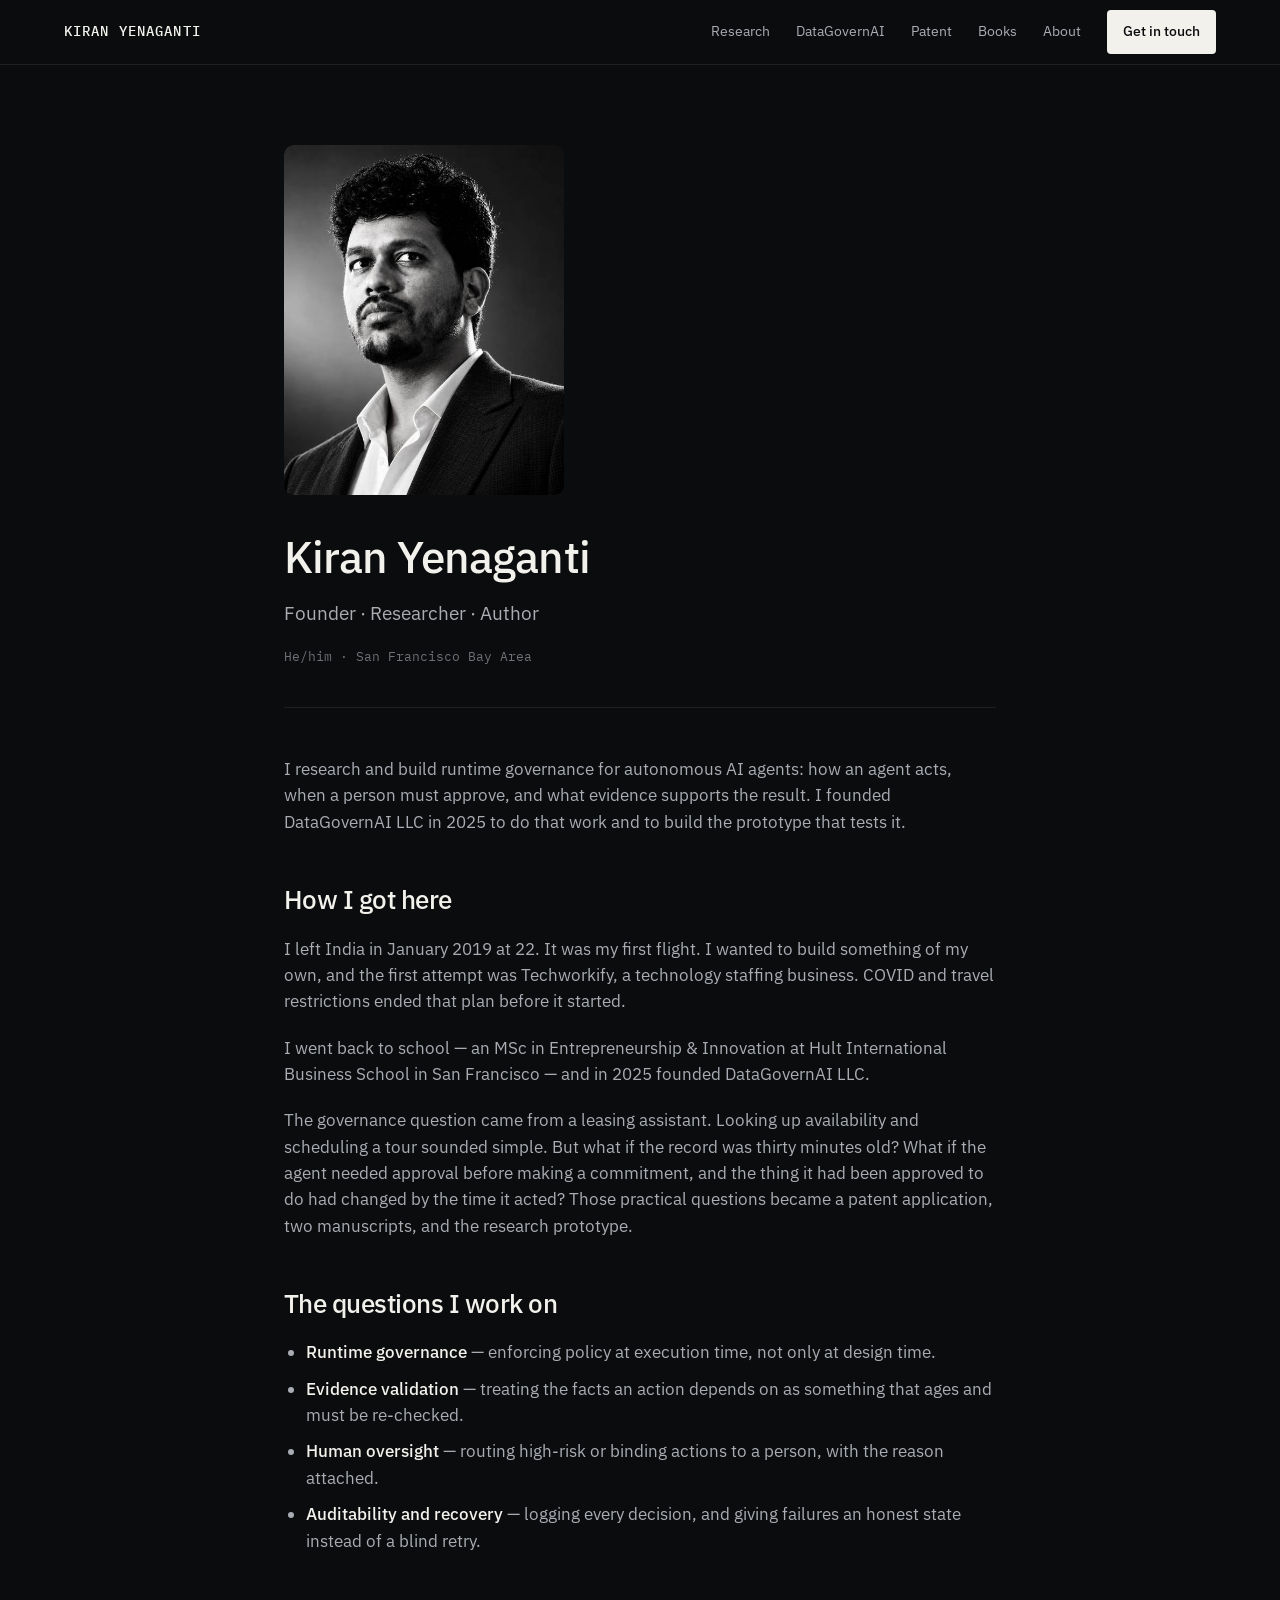
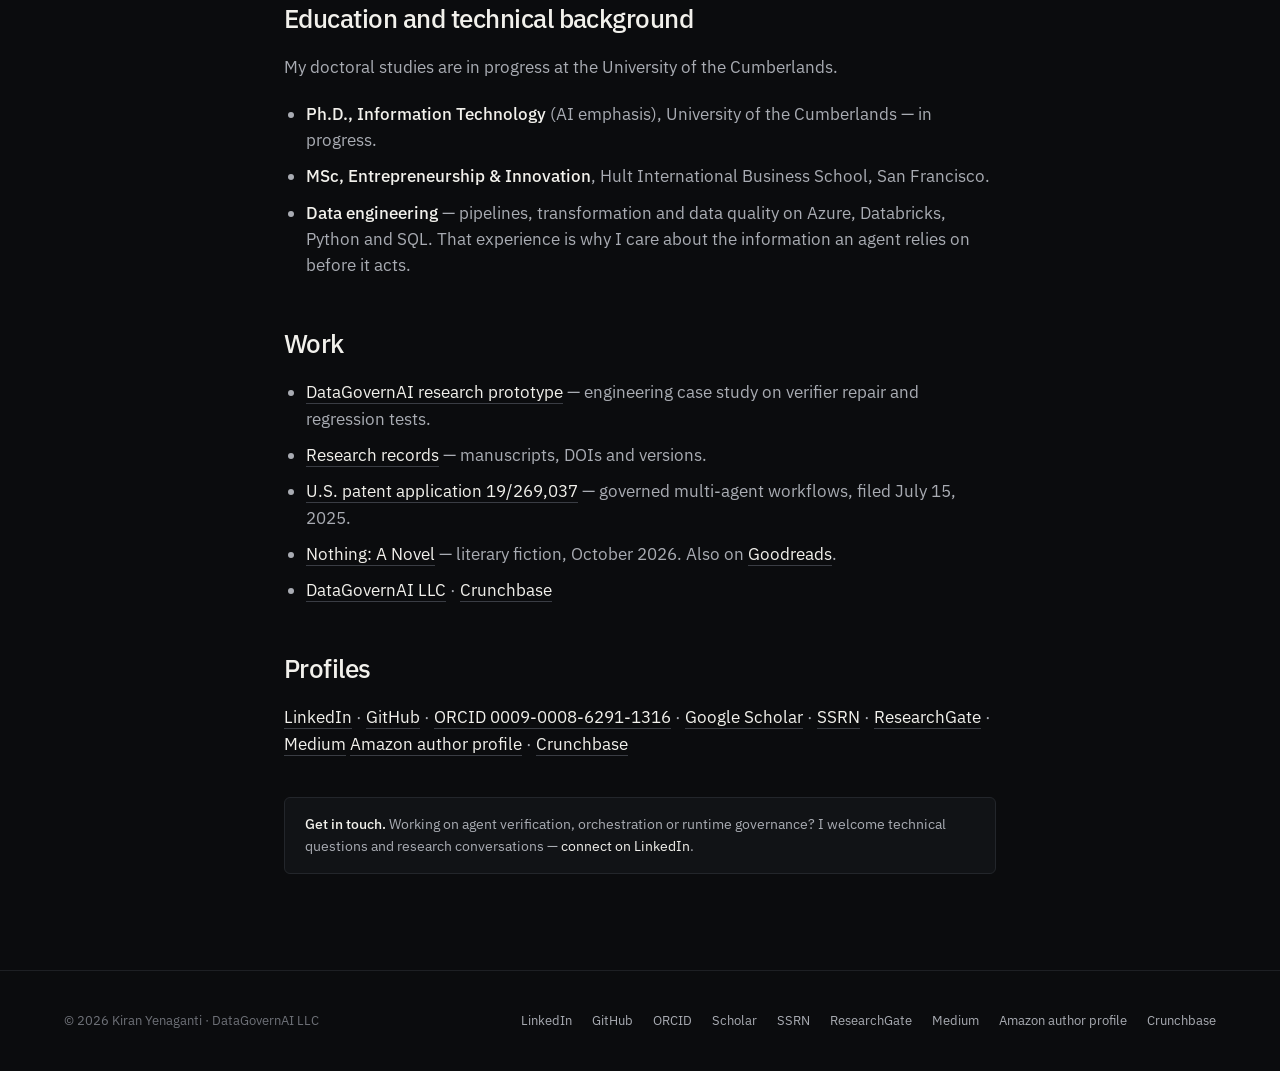
==== commit 9d305af1: "Link verified Amazon author profile across official identity pages" ====
--- a/about/index.html
+++ b/about/index.html
@@ -57,7 +57,8 @@
         "https://www.researchgate.net/profile/Kiran-Yenaganti-2",
         "https://medium.com/@kiranyenaganti9",
         "https://www.crunchbase.com/person/kiran-yenaganti-6b8e",
-        "https://www.goodreads.com/author/show/73226203.Kiran_Yenaganti"
+        "https://www.goodreads.com/author/show/73226203.Kiran_Yenaganti",
+        "https://www.amazon.com/author/kiranyenaganti"
       ],
       "affiliation": {
         "@type": "CollegeOrUniversity",
@@ -245,7 +246,8 @@
 <li><a href="https://www.datagovernai.com/">DataGovernAI LLC</a> · <a href="https://www.crunchbase.com/organization/datagovernai">Crunchbase</a></li>
 </ul>
 <h2>Profiles</h2>
-<p><a href="https://www.linkedin.com/in/kiran-yenaganti/">LinkedIn</a> · <a href="https://github.com/kiranyenaganti9">GitHub</a> · <a href="https://orcid.org/0009-0008-6291-1316">ORCID 0009-0008-6291-1316</a> · <a href="https://scholar.google.com/citations?user=bmWAnDgAAAAJ">Google Scholar</a> · <a href="https://ssrn.com/author=13609628">SSRN</a> · <a href="https://www.researchgate.net/profile/Kiran-Yenaganti-2">ResearchGate</a> · <a href="https://medium.com/@kiranyenaganti9">Medium</a> · <a href="https://www.crunchbase.com/person/kiran-yenaganti-6b8e">Crunchbase</a></p>
+<p><a href="https://www.linkedin.com/in/kiran-yenaganti/">LinkedIn</a> · <a href="https://github.com/kiranyenaganti9">GitHub</a> · <a href="https://orcid.org/0009-0008-6291-1316">ORCID 0009-0008-6291-1316</a> · <a href="https://scholar.google.com/citations?user=bmWAnDgAAAAJ">Google Scholar</a> · <a href="https://ssrn.com/author=13609628">SSRN</a> · <a href="https://www.researchgate.net/profile/Kiran-Yenaganti-2">ResearchGate</a> · <a href="https://medium.com/@kiranyenaganti9">Medium</a>
+<a href="https://www.amazon.com/author/kiranyenaganti">Amazon author profile</a> · <a href="https://www.crunchbase.com/person/kiran-yenaganti-6b8e">Crunchbase</a></p>
 </div>
 <div style="margin-top:40px"><div class="status"><b>Get in touch.</b> Working on agent verification, orchestration or runtime governance? I welcome technical questions and research conversations — <a href="https://www.linkedin.com/in/kiran-yenaganti/">connect on LinkedIn</a>.</div></div>
 </div></article>
@@ -260,6 +262,7 @@
 <a href="https://ssrn.com/author=13609628">SSRN</a>
 <a href="https://www.researchgate.net/profile/Kiran-Yenaganti-2">ResearchGate</a>
 <a href="https://medium.com/@kiranyenaganti9">Medium</a>
+<a href="https://www.amazon.com/author/kiranyenaganti">Amazon author profile</a>
 <a href="https://www.crunchbase.com/person/kiran-yenaganti-6b8e">Crunchbase</a>
 </div></div></footer>
 </body>
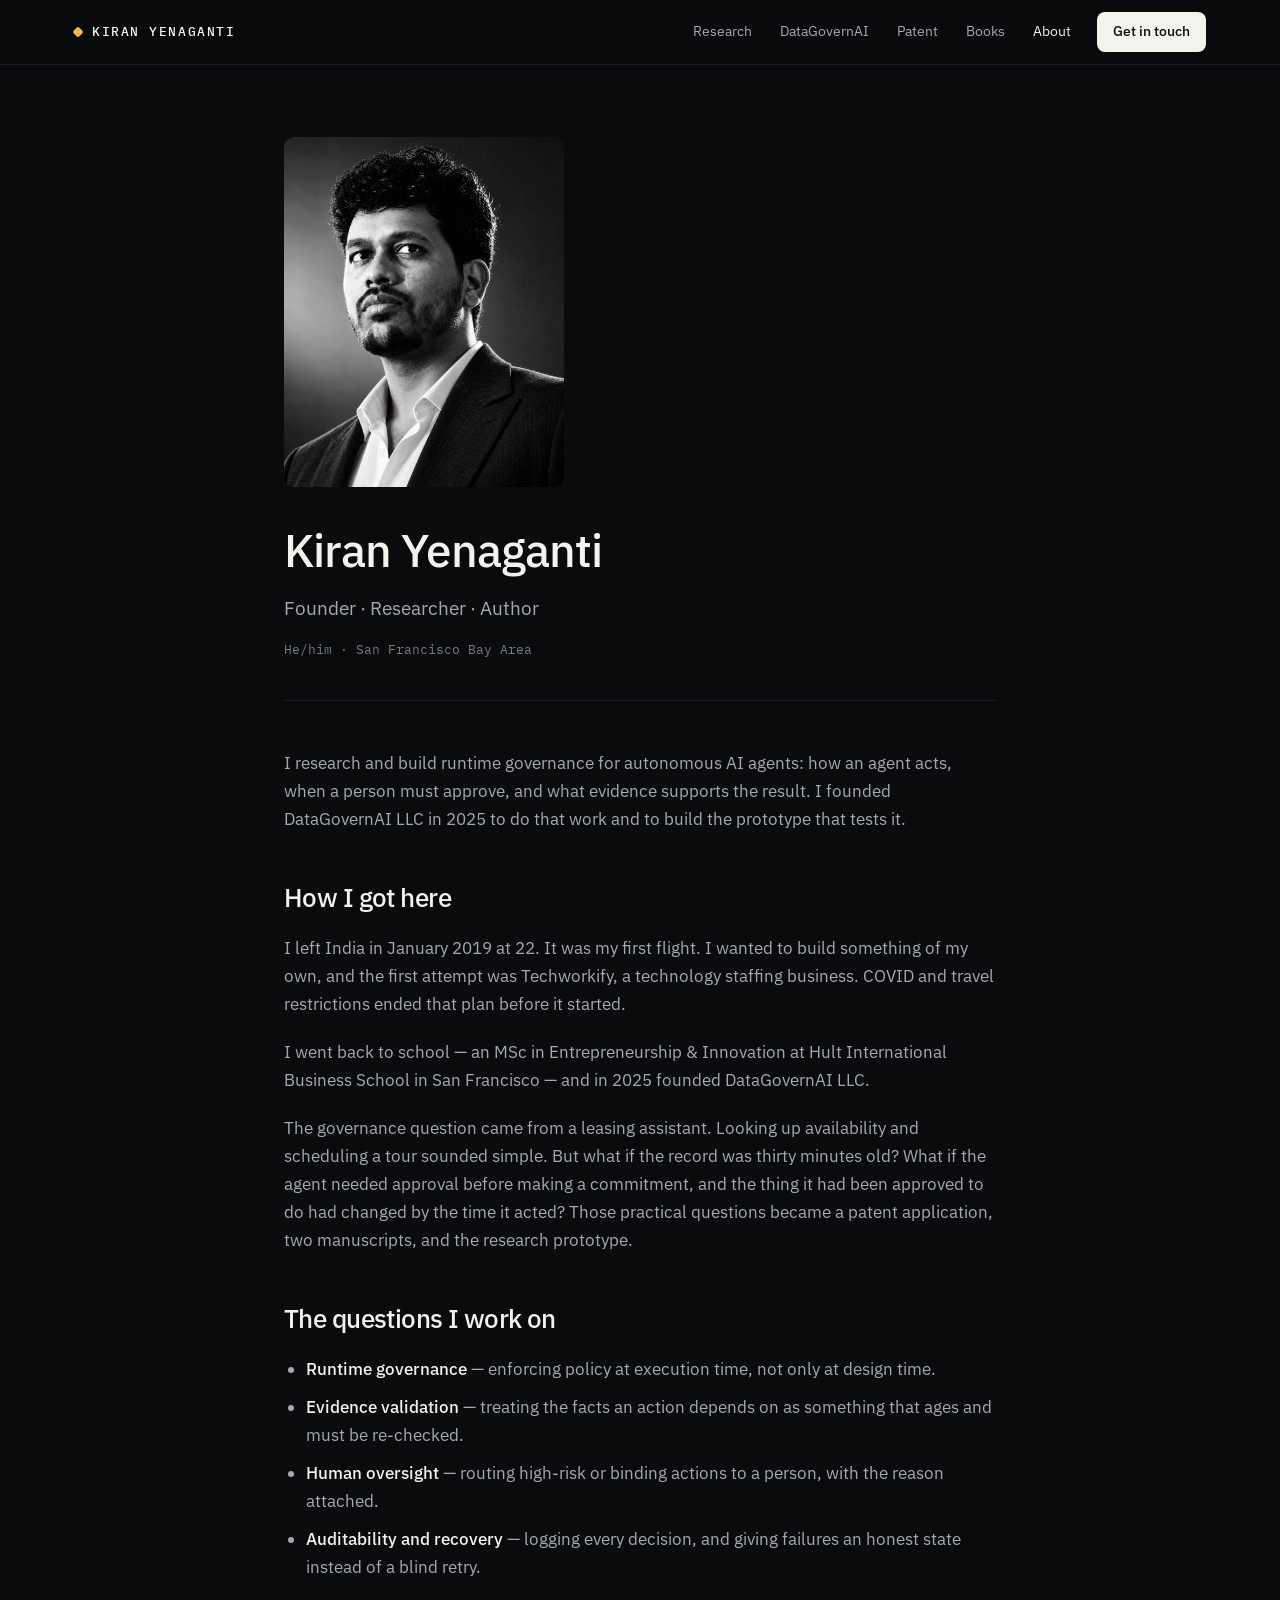
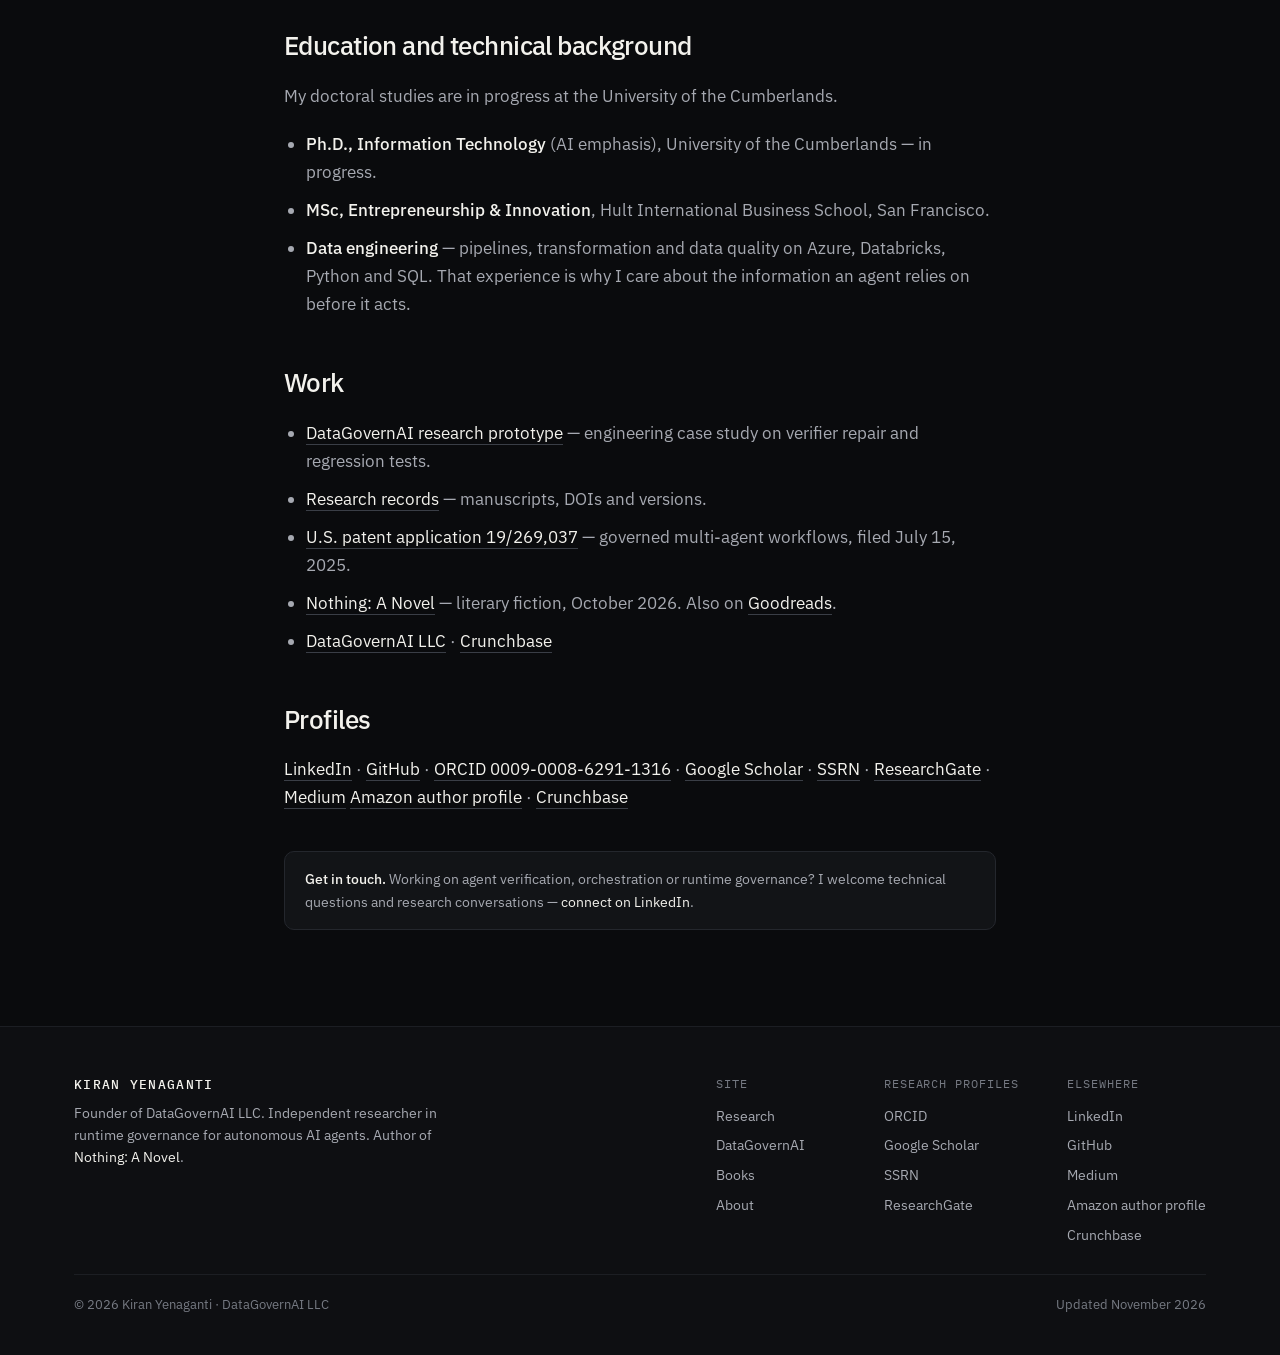
==== commit a5167296: "Rework site UI: sticky nav with mobile menu, refined homepage, structured footer - Sticky translucen" ====
--- a/about/index.html
+++ b/about/index.html
@@ -206,14 +206,17 @@
 <body>
 <header class="site"><nav class="site wrap" aria-label="Primary">
 <a class="brand" href="/">KIRAN YENAGANTI</a>
-<div class="links">
+<button class="nav-toggle" type="button" aria-expanded="false" aria-controls="site-links" aria-label="Menu"><span></span><span></span><span></span></button>
+<div class="links" id="site-links">
 <a href="/research/">Research</a>
 <a href="/work/hominini/">DataGovernAI</a>
 <a href="/#patent">Patent</a>
 <a href="/books/">Books</a>
-<a href="/about/">About</a>
+<a href="/about/" aria-current="page">About</a>
 <a class="cta" href="https://www.linkedin.com/in/kiran-yenaganti/">Get in touch</a>
-</div></nav></header>
+</div></nav>
+<script>(function(){var b=document.querySelector(".nav-toggle"),l=document.getElementById("site-links");if(!b)return;b.addEventListener("click",function(){var o=l.classList.toggle("open");b.setAttribute("aria-expanded",o?"true":"false");});document.addEventListener("keydown",function(e){if(e.key==="Escape"&&l.classList.contains("open")){l.classList.remove("open");b.setAttribute("aria-expanded","false");}});})();</script>
+</header>
 <main id="main">
 <article class="art"><div class="narrow">
 <div class="head"><img class="about-photo" src="/kiran-suit.jpg" alt="Portrait of Kiran Yenaganti" width="640" height="799"><h1>Kiran Yenaganti</h1><p class="sub">Founder · Researcher · Author</p><div class="meta">He/him · San Francisco Bay Area</div></div>
@@ -253,17 +256,13 @@
 </div></article>
 </main>
 <footer class="site"><div class="wrap">
-<div>© 2026 Kiran Yenaganti · DataGovernAI LLC</div>
-<div class="links">
-<a href="https://www.linkedin.com/in/kiran-yenaganti/">LinkedIn</a>
-<a href="https://github.com/kiranyenaganti9">GitHub</a>
-<a href="https://orcid.org/0009-0008-6291-1316">ORCID</a>
-<a href="https://scholar.google.com/citations?user=bmWAnDgAAAAJ">Scholar</a>
-<a href="https://ssrn.com/author=13609628">SSRN</a>
-<a href="https://www.researchgate.net/profile/Kiran-Yenaganti-2">ResearchGate</a>
-<a href="https://medium.com/@kiranyenaganti9">Medium</a>
-<a href="https://www.amazon.com/author/kiranyenaganti">Amazon author profile</a>
-<a href="https://www.crunchbase.com/person/kiran-yenaganti-6b8e">Crunchbase</a>
-</div></div></footer>
+<div class="foot-id"><b>KIRAN YENAGANTI</b><p>Founder of DataGovernAI LLC. Independent researcher in runtime governance for autonomous AI agents. Author of <a href="/books/nothing/">Nothing: A Novel</a>.</p></div>
+<div class="foot-cols">
+<div class="foot-col"><span class="label">Site</span><a href="/research/">Research</a><a href="/work/hominini/">DataGovernAI</a><a href="/books/">Books</a><a href="/about/">About</a></div>
+<div class="foot-col"><span class="label">Research profiles</span><a href="https://orcid.org/0009-0008-6291-1316">ORCID</a><a href="https://scholar.google.com/citations?user=bmWAnDgAAAAJ">Google Scholar</a><a href="https://ssrn.com/author=13609628">SSRN</a><a href="https://www.researchgate.net/profile/Kiran-Yenaganti-2">ResearchGate</a></div>
+<div class="foot-col"><span class="label">Elsewhere</span><a href="https://www.linkedin.com/in/kiran-yenaganti/">LinkedIn</a><a href="https://github.com/kiranyenaganti9">GitHub</a><a href="https://medium.com/@kiranyenaganti9">Medium</a><a href="https://www.amazon.com/author/kiranyenaganti">Amazon author profile</a><a href="https://www.crunchbase.com/person/kiran-yenaganti-6b8e">Crunchbase</a></div>
+</div>
+<div class="foot-bottom"><span>© 2026 Kiran Yenaganti · DataGovernAI LLC</span><span>Updated November 2026</span></div>
+</div></footer>
 </body>
 </html>
--- a/style.css
+++ b/style.css
@@ -1,35 +1,71 @@
-:root{--bg:#0B0C0E;--bg2:#0E0F12;--panel:#111316;--line:#1E2024;--line2:#23262B;--line3:#3A3D44;
---fg:#F2F1EC;--mute:#A9ACB3;--dim:#6E7178;--acc:#F0B84A;--warn:#E8744F;
---sans:'IBM Plex Sans',system-ui,-apple-system,Segoe UI,sans-serif;--mono:'IBM Plex Mono',ui-monospace,SFMono-Regular,Menlo,monospace}
+/* ============================================================
+   kiranyenaganti.com — shared stylesheet
+   Dark editorial system: IBM Plex Sans / Plex Mono, amber accent.
+   ============================================================ */
+:root{
+  --bg:#0A0B0D;--bg2:#0E0F12;--panel:#121417;--panel2:#16181C;
+  --line:#1C1E23;--line2:#24272D;--line3:#3A3E46;
+  --fg:#F3F2ED;--mute:#A6A9B1;--dim:#767A83;
+  --acc:#F0B84A;--acc2:#F6C96B;--warn:#E8744F;--ok:#7FD1A2;
+  --sans:'IBM Plex Sans',system-ui,-apple-system,"Segoe UI",sans-serif;
+  --mono:'IBM Plex Mono',ui-monospace,SFMono-Regular,Menlo,monospace;
+  --r:10px;--r-lg:14px;
+  --nav-h:64px;
+  --wrap:1180px;
+}
 *{box-sizing:border-box}
-html{scroll-behavior:smooth}
-body{margin:0;background:var(--bg);color:var(--fg);font-family:var(--sans);-webkit-font-smoothing:antialiased;line-height:1.55}
-a{color:var(--fg);text-decoration:none}a:hover{color:var(--acc)}
+html{scroll-behavior:smooth;-webkit-text-size-adjust:100%}
+body{margin:0;background:var(--bg);color:var(--fg);font-family:var(--sans);-webkit-font-smoothing:antialiased;-moz-osx-font-smoothing:grayscale;line-height:1.55;overflow-x:hidden}
+::selection{background:var(--acc);color:var(--bg)}
+a{color:var(--fg);text-decoration:none;transition:color .15s}a:hover{color:var(--acc)}
 p{margin:0}
-h1,h2,h3{margin:0;font-weight:500;letter-spacing:-.02em;line-height:1.1}
-.wrap{max-width:1200px;margin:0 auto;padding:0 24px}
+img{max-width:100%;height:auto}
+h1,h2,h3{margin:0;font-weight:500;letter-spacing:-.022em;line-height:1.1;text-wrap:balance}
+:focus-visible{outline:2px solid var(--acc);outline-offset:3px;border-radius:4px}
+.wrap{max-width:var(--wrap);margin:0 auto;padding:0 24px}
 .narrow{max-width:760px;margin:0 auto;padding:0 24px}
 .mono{font-family:var(--mono)}
-.eyebrow{font-family:var(--mono);font-size:13px;letter-spacing:.1em;color:var(--acc);text-transform:uppercase}
+.eyebrow{font-family:var(--mono);font-size:12px;letter-spacing:.14em;color:var(--acc);text-transform:uppercase;display:flex;align-items:center;gap:10px}
+.eyebrow::before{content:"";width:18px;height:1px;background:var(--acc);opacity:.7}
 .label{font-family:var(--mono);font-size:12px;letter-spacing:.08em;color:var(--dim);text-transform:uppercase}
 .mute{color:var(--mute)}
-.btn{display:inline-flex;align-items:center;min-height:46px;padding:12px 20px;border-radius:4px;font-size:15px;font-weight:500;white-space:nowrap}
-.btn-acc{background:var(--acc);color:var(--bg)}.btn-acc:hover{background:#F6C96B;color:var(--bg)}
+.btn{display:inline-flex;align-items:center;justify-content:center;gap:8px;min-height:46px;padding:12px 20px;border-radius:8px;font-size:15px;font-weight:500;white-space:nowrap;transition:background .15s,border-color .15s,color .15s,transform .15s}
+.btn:active{transform:translateY(1px)}
+.btn-acc{background:var(--acc);color:var(--bg)}.btn-acc:hover{background:var(--acc2);color:var(--bg)}
 .btn-light{background:var(--fg);color:var(--bg)}.btn-light:hover{background:#fff;color:var(--bg)}
-.btn-ghost{border:1px solid var(--line3);color:var(--fg)}.btn-ghost:hover{border-color:var(--acc)}
+.btn-ghost{border:1px solid var(--line3);color:var(--fg);background:rgba(255,255,255,.015)}.btn-ghost:hover{border-color:var(--acc);color:var(--fg);background:rgba(240,184,74,.06)}
 .row{display:flex;flex-wrap:wrap;gap:24px}
 .stack{display:flex;flex-direction:column;gap:16px}
-.card{background:var(--panel);border:1px solid var(--line2);border-radius:8px;padding:28px;display:flex;flex-direction:column;gap:14px;min-width:0}
+.card{background:var(--panel);border:1px solid var(--line2);border-radius:var(--r);padding:28px;display:flex;flex-direction:column;gap:14px;min-width:0}
 .card h3{font-size:22px}
 .card p{font-size:15px;color:var(--mute)}
 .card.link:hover{border-color:var(--line3)}
-header.site{border-bottom:1px solid var(--line)}
-nav.site{height:64px;display:flex;align-items:center;justify-content:space-between;gap:24px;flex-wrap:wrap}
-nav.site .brand{font-family:var(--mono);font-size:14px;font-weight:500;letter-spacing:.08em}
-nav.site .links{display:flex;align-items:center;gap:26px;flex-wrap:wrap}
-nav.site .links a{font-size:14px;color:var(--mute)}nav.site .links a:hover{color:var(--acc)}
-nav.site .links a.cta{color:var(--bg);background:var(--fg);padding:10px 16px;border-radius:4px;font-weight:500;min-height:44px;display:inline-flex;align-items:center}
-nav.site .links a.cta:hover{background:#fff}
+
+/* ---------- header / nav ---------- */
+header.site{position:sticky;top:0;z-index:50;background:rgba(10,11,13,.72);backdrop-filter:saturate(140%) blur(14px);-webkit-backdrop-filter:saturate(140%) blur(14px);border-bottom:1px solid var(--line)}
+nav.site{height:var(--nav-h);display:flex;align-items:center;justify-content:space-between;gap:24px;position:relative}
+nav.site .brand{font-family:var(--mono);font-size:13px;font-weight:500;letter-spacing:.12em;display:inline-flex;align-items:center;gap:10px}
+nav.site .brand::before{content:"";width:8px;height:8px;border-radius:2px;background:var(--acc);transform:rotate(45deg)}
+nav.site .links{display:flex;align-items:center;gap:4px}
+nav.site .links a{font-size:14px;color:var(--mute);padding:8px 12px;border-radius:6px}
+nav.site .links a:hover{color:var(--fg);background:rgba(255,255,255,.04)}
+nav.site .links a[aria-current="page"]{color:var(--fg)}
+nav.site .links a.cta{color:var(--bg);background:var(--fg);padding:0 16px;border-radius:8px;font-weight:500;height:40px;display:inline-flex;align-items:center;margin-left:10px}
+nav.site .links a.cta:hover{background:var(--acc);color:var(--bg)}
+.nav-toggle{display:none;appearance:none;background:transparent;border:1px solid var(--line3);border-radius:8px;width:44px;height:44px;cursor:pointer;color:var(--fg);align-items:center;justify-content:center;flex-direction:column;gap:5px}
+.nav-toggle span{display:block;width:18px;height:2px;background:currentColor;border-radius:2px;transition:transform .2s,opacity .2s}
+.nav-toggle[aria-expanded="true"] span:nth-child(1){transform:translateY(7px) rotate(45deg)}
+.nav-toggle[aria-expanded="true"] span:nth-child(2){opacity:0}
+.nav-toggle[aria-expanded="true"] span:nth-child(3){transform:translateY(-7px) rotate(-45deg)}
+@media (max-width:860px){
+  .nav-toggle{display:inline-flex}
+  nav.site .links{display:none;position:absolute;left:0;right:0;top:var(--nav-h);flex-direction:column;align-items:stretch;gap:2px;padding:12px 16px 16px;background:#0A0B0D;border-bottom:1px solid var(--line2);box-shadow:0 24px 40px -20px rgba(0,0,0,.8)}
+  nav.site .links.open{display:flex}
+  nav.site .links a{font-size:16px;padding:12px 10px}
+  nav.site .links a.cta{margin:8px 0 0;height:46px;justify-content:center}
+}
+
+/* ---------- generic sections ---------- */
 section{padding:96px 0}
 section.alt{background:var(--bg2);border-top:1px solid var(--line);border-bottom:1px solid var(--line)}
 section.tight{padding:72px 0}
@@ -41,41 +77,54 @@
 .hero .proofs{display:flex;gap:32px;flex-wrap:wrap;padding-top:12px;border-top:1px solid var(--line)}
 .hero .proofs div{display:flex;flex-direction:column;gap:4px;font-size:15px;font-weight:500}
 .trace{flex:1 1 420px;min-width:0;max-width:560px}
-.trace .box{background:var(--panel);border:1px solid var(--line2);border-radius:8px;overflow:hidden}
+.trace .box{background:var(--panel);border:1px solid var(--line2);border-radius:var(--r);overflow:hidden}
 .trace .bar{display:flex;justify-content:space-between;padding:12px 16px;border-bottom:1px solid var(--line2);font-family:var(--mono);font-size:12px;color:var(--dim)}
 .trace .body{padding:20px;display:flex;flex-direction:column;gap:14px;font-family:var(--mono);font-size:13px;line-height:1.5}
 .trace .l{display:flex;gap:12px}.trace .t{color:var(--dim);flex:0 0 72px}.trace .m{color:var(--mute)}.trace .m b{color:var(--fg);font-weight:400}
 .trace .hold{margin-top:6px;padding:14px 16px;background:#1A1710;border:1px solid #5A4418;border-radius:6px;display:flex;flex-direction:column;gap:6px}
 .trace .hold b{color:var(--acc);font-weight:500}
 .trace .cap{font-size:13px;color:var(--dim);margin-top:12px}
-.h2{font-size:40px}
-.h2s{font-size:32px;line-height:1.2}
+.h2{font-size:clamp(30px,4vw,42px)}
+.h2s{font-size:clamp(26px,3vw,32px);line-height:1.2}
 .split{display:flex;flex-wrap:wrap;gap:48px}
 .split>.a{flex:1 1 320px;min-width:0}.split>.b{flex:2 1 480px;min-width:0;display:flex;flex-direction:column;gap:16px;font-size:17px;color:var(--mute)}
 .quote{font-size:30px;line-height:1.3;font-weight:500;letter-spacing:-.015em;max-width:900px;margin:0}
-footer.site{border-top:1px solid var(--line)}
-footer.site .wrap{padding-top:40px;padding-bottom:40px;display:flex;flex-wrap:wrap;gap:24px;justify-content:space-between;align-items:center;font-size:13px;color:var(--dim)}
+
+/* ---------- footer ---------- */
+footer.site{border-top:1px solid var(--line);background:var(--bg2)}
+footer.site .wrap{padding-top:48px;padding-bottom:40px;display:flex;flex-wrap:wrap;gap:28px;justify-content:space-between;align-items:flex-start;font-size:13px;color:var(--dim)}
+footer.site .foot-id{display:flex;flex-direction:column;gap:8px;max-width:380px}
+footer.site .foot-id b{font-family:var(--mono);font-size:13px;letter-spacing:.1em;color:var(--fg);font-weight:500}
+footer.site .foot-id p{color:var(--mute);font-size:14px;line-height:1.55}
+footer.site .foot-cols{display:flex;gap:48px;flex-wrap:wrap}
+footer.site .foot-col{display:flex;flex-direction:column;gap:8px;min-width:120px}
+footer.site .foot-col .label{margin-bottom:4px}
+footer.site .foot-col a{color:var(--mute);font-size:14px}footer.site .foot-col a:hover{color:var(--acc)}
 footer.site .links{display:flex;gap:20px;flex-wrap:wrap}footer.site .links a{color:var(--mute)}footer.site .links a:hover{color:var(--acc)}
-/* article pages */
-.art{padding:80px 0 96px}
+footer.site .foot-bottom{width:100%;border-top:1px solid var(--line);padding-top:20px;display:flex;justify-content:space-between;gap:16px;flex-wrap:wrap;font-size:13px}
+
+/* ---------- article pages ---------- */
+.art{padding:72px 0 96px}
 .art .head{display:flex;flex-direction:column;gap:18px;margin-bottom:48px;padding-bottom:40px;border-bottom:1px solid var(--line)}
-.art h1{font-size:44px;line-height:1.1}
-.art .sub{font-size:19px;color:var(--mute)}
+.art h1{font-size:clamp(32px,5vw,46px);line-height:1.1}
+.art .sub{font-size:19px;color:var(--mute);line-height:1.5}
 .art .meta{font-family:var(--mono);font-size:13px;color:var(--dim)}
-.prose{display:flex;flex-direction:column;gap:20px;font-size:17px;color:var(--mute)}
+.prose{display:flex;flex-direction:column;gap:20px;font-size:17px;color:var(--mute);line-height:1.65}
 .prose h2{font-size:26px;color:var(--fg);margin-top:28px;line-height:1.25}
 .prose h3{font-size:19px;color:var(--fg);margin-top:12px}
 .prose strong{color:var(--fg);font-weight:500}
 .prose a{color:var(--fg);border-bottom:1px solid var(--line3)}.prose a:hover{color:var(--acc);border-color:var(--acc)}
 .prose ul,.prose ol{margin:0;padding-left:22px;display:flex;flex-direction:column;gap:10px}
 .prose code{font-family:var(--mono);font-size:.92em;background:var(--panel);border:1px solid var(--line2);padding:1px 6px;border-radius:4px;color:var(--fg)}
+.prose pre{margin:0;padding:18px 20px;background:var(--panel);border:1px solid var(--line2);border-radius:var(--r);overflow-x:auto;font-family:var(--mono);font-size:13.5px;line-height:1.55;color:var(--fg)}
+.prose pre code{background:none;border:0;padding:0;font-size:inherit}
 .prose blockquote{margin:0;padding:18px 22px;border-left:2px solid var(--acc);background:var(--panel);border-radius:0 6px 6px 0;color:var(--fg)}
-.status{font-size:14px;color:var(--mute);padding:16px 20px;border:1px solid var(--line2);border-radius:6px;background:var(--panel)}
+.status{font-size:14px;color:var(--mute);padding:16px 20px;border:1px solid var(--line2);border-radius:var(--r);background:var(--panel);line-height:1.6}
 .status b{color:var(--fg);font-weight:500}
-.steps{display:flex;flex-direction:column;gap:0;border:1px solid var(--line2);border-radius:8px;overflow:hidden}
+.steps{display:flex;flex-direction:column;gap:0;border:1px solid var(--line2);border-radius:var(--r);overflow:hidden}
 .steps .s{display:flex;gap:20px;padding:22px 24px;border-top:1px solid var(--line2);background:var(--panel)}
 .steps .s:first-child{border-top:0}
-.steps .n{font-family:var(--mono);font-size:13px;color:var(--dim);flex:0 0 28px;padding-top:3px}
+.steps .n{font-family:var(--mono);font-size:13px;color:var(--acc);flex:0 0 28px;padding-top:3px}
 .steps .s div:last-child{display:flex;flex-direction:column;gap:6px}
 .steps h3{font-size:18px;color:var(--fg)}.steps p{font-size:15px}
 table{width:100%;border-collapse:collapse;font-size:15px}
@@ -86,110 +135,173 @@
 .cover{width:100%;max-width:320px;border-radius:6px;border:1px solid var(--line2);display:block}
 .grid2{display:grid;grid-template-columns:repeat(2,minmax(0,1fr));gap:16px;font-size:14px}
 .grid2 div{display:flex;flex-direction:column;gap:4px}
-@media (max-width:720px){.hero h1{font-size:40px}.h2{font-size:32px}.art h1{font-size:34px}.quote{font-size:24px}section{padding:72px 0}.card{padding:22px}}
-
-/* ---------- homepage v2 ---------- */
-.h2o{position:relative;overflow:hidden;padding:88px 0 72px}
-.glow{position:absolute;inset:-30% -10% auto auto;width:720px;height:720px;background:radial-gradient(closest-side,rgba(240,184,74,.16),transparent 70%);filter:blur(10px);pointer-events:none;animation:drift 14s ease-in-out infinite alternate}
+@media (max-width:720px){.hero h1{font-size:40px}.quote{font-size:24px}section{padding:72px 0}.card{padding:22px}.art{padding:48px 0 72px}.art .head{margin-bottom:36px;padding-bottom:28px}.prose{font-size:16px}}
+
+/* ============================================================
+   homepage
+   ============================================================ */
+.h2o{position:relative;overflow:hidden;padding:clamp(64px,9vw,112px) 0 72px;isolation:isolate}
+.h2o::before{content:"";position:absolute;inset:0;z-index:-2;background-image:linear-gradient(rgba(255,255,255,.035) 1px,transparent 1px),linear-gradient(90deg,rgba(255,255,255,.035) 1px,transparent 1px);background-size:56px 56px;mask-image:radial-gradient(ellipse 70% 80% at 50% 0%,#000 20%,transparent 75%);-webkit-mask-image:radial-gradient(ellipse 70% 80% at 50% 0%,#000 20%,transparent 75%)}
+.glow{position:absolute;z-index:-1;right:-12%;top:-40%;width:760px;height:760px;background:radial-gradient(closest-side,rgba(240,184,74,.18),transparent 70%);filter:blur(12px);pointer-events:none;animation:drift 16s ease-in-out infinite alternate}
 @keyframes drift{to{transform:translate(-120px,80px)}}
-.h2o-grid{display:flex;flex-wrap:wrap;gap:56px;align-items:center;position:relative}
-.h2o-copy{flex:1 1 500px;min-width:0;display:flex;flex-direction:column;gap:26px}
-.h2o h1{font-size:58px;line-height:1.04}
+.h2o-grid{display:grid;grid-template-columns:minmax(0,1.1fr) minmax(0,.9fr);gap:56px;align-items:center}
+.h2o-copy{min-width:0;display:flex;flex-direction:column;gap:26px}
+.h2o h1{font-size:clamp(38px,5.4vw,66px);line-height:1.02;letter-spacing:-.03em}
 .acc{color:var(--acc)}
-.lead{font-size:19px;color:var(--mute);max-width:560px}
+.lead{font-size:clamp(17px,1.5vw,20px);color:var(--mute);max-width:560px;line-height:1.55}
 .cta-row{display:flex;gap:12px;flex-wrap:wrap}
 .chips{display:flex;gap:10px;flex-wrap:wrap}
-.chip{font-size:13px;color:var(--mute);border:1px solid var(--line2);border-radius:999px;padding:7px 14px;background:rgba(255,255,255,.02)}
+.chip{font-size:13px;color:var(--mute);border:1px solid var(--line2);border-radius:999px;padding:7px 14px;background:rgba(255,255,255,.02);display:inline-flex;align-items:center}
 .chip b{color:var(--fg);font-weight:500}
-.term{flex:1 1 420px;min-width:0;max-width:540px;background:#0F1114;border:1px solid var(--line2);border-radius:12px;box-shadow:0 30px 80px -30px rgba(240,184,74,.25);overflow:hidden}
-.term-bar{display:flex;align-items:center;gap:7px;padding:12px 14px;border-bottom:1px solid var(--line2);font-family:var(--mono);font-size:12px;color:var(--dim)}
+.term{min-width:0;width:100%;background:#0E1013;border:1px solid var(--line2);border-radius:var(--r-lg);box-shadow:0 1px 0 rgba(255,255,255,.04) inset,0 40px 90px -40px rgba(240,184,74,.35),0 30px 60px -30px rgba(0,0,0,.8);overflow:hidden}
+.term-bar{display:flex;align-items:center;gap:7px;padding:12px 14px;border-bottom:1px solid var(--line2);font-family:var(--mono);font-size:12px;color:var(--dim);background:rgba(255,255,255,.015)}
 .term-bar i{width:10px;height:10px;border-radius:50%;background:#2A2D33;display:inline-block}
-.term-bar span{margin-left:8px}.term-bar .live{margin-left:auto;font-style:normal;color:var(--acc);animation:pulse 1.6s infinite}
+.term-bar span{margin-left:8px;white-space:nowrap;overflow:hidden;text-overflow:ellipsis}.term-bar .live{margin-left:auto;font-style:normal;color:var(--acc);animation:pulse 1.6s infinite;white-space:nowrap}
 @keyframes pulse{50%{opacity:.35}}
 .term-body{padding:18px;min-height:268px;display:flex;flex-direction:column;gap:12px;font-family:var(--mono);font-size:13px;line-height:1.5}
-.term-body .ln,.term-body .hold{opacity:0;transform:translateY(6px);transition:all .35s ease}
+.term-body .ln,.term-body .hold{opacity:0;transform:translateY(6px);transition:opacity .35s ease,transform .35s ease}
 .term-body .in{opacity:1;transform:none}
-.ln{display:flex;gap:12px}.ln .t{color:var(--dim);flex:0 0 66px}.ln .m{color:var(--mute)}.ln b{color:var(--fg);font-weight:400}.ln .w{color:var(--warn)}
+.ln{display:flex;gap:12px;min-width:0}.ln .t{color:var(--dim);flex:0 0 64px}.ln .m{color:var(--mute);min-width:0;overflow-wrap:anywhere}.ln b{color:var(--fg);font-weight:400}.ln .w{color:var(--warn)}
 .hold{padding:12px 14px;background:#1A1710;border:1px solid #5A4418;border-radius:8px;display:flex;flex-direction:column;gap:4px;color:var(--mute)}
 .hold b{color:var(--acc);font-weight:500}
-.split-vs{padding:40px 0 72px}
-.vs-grid{display:flex;flex-wrap:wrap;align-items:stretch;gap:16px}
-.vs-card{flex:1 1 320px;border-radius:12px;padding:26px;border:1px solid var(--line2);background:var(--panel);display:flex;flex-direction:column;gap:10px}
-.vs-card.ok{border-color:#1f3b2c}.vs-card.bad{border-color:#5a2a1c;background:linear-gradient(180deg,#1a1210,#111316)}
+
+.split-vs{padding:24px 0 80px}
+.vs-grid{display:grid;grid-template-columns:minmax(0,1fr) auto minmax(0,1fr);align-items:stretch;gap:0}
+.vs-card{border-radius:var(--r-lg);padding:28px;border:1px solid var(--line2);background:var(--panel);display:flex;flex-direction:column;gap:12px;min-width:0}
+.vs-card.ok{border-color:#1f3b2c}.vs-card.bad{border-color:#5a2a1c;background:linear-gradient(180deg,#1a1210,var(--panel))}
 .vs-k{font-family:var(--mono);font-size:12px;letter-spacing:.08em;text-transform:uppercase;color:var(--dim)}
-.vs-q{font-size:26px;line-height:1.25;letter-spacing:-.01em}.vs-q b{font-weight:600}
-.vs-card.ok .vs-a{color:#7fd1a2;font-size:14px}.vs-card.bad .vs-a{color:#f0957a;font-size:14px}
-.vs-mid{align-self:center;font-family:var(--mono);color:var(--acc);font-size:14px;padding:0 4px}
-.sec-head{display:flex;flex-direction:column;gap:12px;max-width:680px;margin-bottom:36px}
-.sec-sub{font-size:17px}
+.vs-q{font-size:clamp(20px,2.2vw,26px);line-height:1.25;letter-spacing:-.01em}.vs-q b{font-weight:600}
+.vs-a{font-size:14px;display:flex;flex-wrap:wrap;gap:6px 14px}
+.vs-card.ok .vs-a{color:var(--ok)}.vs-card.bad .vs-a{color:#f0957a}
+.vs-mid{align-self:center;font-family:var(--mono);color:var(--acc);font-size:12px;letter-spacing:.1em;text-transform:uppercase;width:72px;display:flex;align-items:center;justify-content:center;position:relative}
+.vs-mid::before,.vs-mid::after{content:"";position:absolute;top:50%;width:18px;height:1px;background:var(--line3)}
+.vs-mid::before{left:4px}.vs-mid::after{right:4px}
+
+.sec-head{display:flex;flex-direction:column;gap:14px;max-width:680px;margin-bottom:40px}
+.sec-sub{font-size:17px;line-height:1.55}
 .demo-sec{padding:96px 0;background:var(--bg2);border-top:1px solid var(--line);border-bottom:1px solid var(--line)}
-.demo{display:flex;flex-wrap:wrap;gap:24px}
-.demo-ctrl,.demo-out{flex:1 1 400px;min-width:0;background:var(--panel);border:1px solid var(--line2);border-radius:12px;padding:28px;display:flex;flex-direction:column;gap:14px}
+.demo{display:grid;grid-template-columns:repeat(2,minmax(0,1fr));gap:20px}
+.demo-ctrl,.demo-out{min-width:0;background:var(--panel);border:1px solid var(--line2);border-radius:var(--r-lg);padding:28px;display:flex;flex-direction:column;gap:14px}
 .ctrl-label{font-family:var(--mono);font-size:12px;letter-spacing:.06em;color:var(--dim);text-transform:uppercase;margin-top:6px}
 .seg{display:flex;flex-wrap:wrap;gap:8px}
 .seg-b{font:inherit;font-size:14px;color:var(--mute);background:transparent;border:1px solid var(--line3);border-radius:8px;padding:11px 14px;cursor:pointer;min-height:44px;transition:all .15s}
-.seg-b:hover{color:var(--fg)}.seg-b.on{background:var(--acc);color:var(--bg);border-color:var(--acc);font-weight:500}
+.seg-b:hover{color:var(--fg);border-color:var(--dim)}.seg-b.on{background:var(--acc);color:var(--bg);border-color:var(--acc);font-weight:500}
 .age-row{display:flex;align-items:center;gap:16px}
-#age{--p:50%;flex:1;-webkit-appearance:none;appearance:none;height:6px;border-radius:6px;background:linear-gradient(90deg,var(--acc) var(--p),#2A2D33 var(--p));outline:none}
+#age{--p:50%;flex:1;-webkit-appearance:none;appearance:none;height:6px;border-radius:6px;background:linear-gradient(90deg,var(--acc) var(--p),#2A2D33 var(--p));outline:none;margin:0}
 #age::-webkit-slider-thumb{-webkit-appearance:none;width:22px;height:22px;border-radius:50%;background:var(--fg);border:3px solid var(--acc);cursor:pointer}
 #age::-moz-range-thumb{width:18px;height:18px;border-radius:50%;background:var(--fg);border:3px solid var(--acc);cursor:pointer}
-#ageOut{font-family:var(--mono);font-size:22px;min-width:84px;text-align:right}
-.tog{display:flex;align-items:center;gap:12px;cursor:pointer;font-size:15px;color:var(--mute);min-height:44px}
-.tog input{position:absolute;opacity:0}
+#age:focus-visible{outline:2px solid var(--acc);outline-offset:6px}
+#ageOut{font-family:var(--mono);font-size:22px;min-width:84px;text-align:right;font-variant-numeric:tabular-nums}
+.tog{display:flex;align-items:center;gap:12px;cursor:pointer;font-size:15px;color:var(--mute);min-height:44px;position:relative}
+.tog input{position:absolute;opacity:0;width:1px;height:1px}
 .tog-ui{width:44px;height:24px;border-radius:24px;background:#2A2D33;position:relative;transition:.2s;flex:0 0 44px}
 .tog-ui:after{content:"";position:absolute;top:3px;left:3px;width:18px;height:18px;border-radius:50%;background:var(--fg);transition:.2s}
 .tog input:checked+.tog-ui{background:var(--warn)}.tog input:checked+.tog-ui:after{left:23px}
 .tog input:focus-visible+.tog-ui{outline:2px solid var(--acc);outline-offset:2px}
 .verdict{display:flex;align-items:center;gap:16px;padding:18px;border-radius:10px;border:1px solid var(--line2);transition:all .25s}
-.v-badge{font-family:var(--mono);font-weight:500;font-size:15px;padding:8px 14px;border-radius:6px;white-space:nowrap}
-.v-text{font-size:15px;color:var(--fg)}
+.v-badge{font-family:var(--mono);font-weight:500;font-size:14px;letter-spacing:.04em;padding:8px 14px;border-radius:6px;white-space:nowrap}
+.v-text{font-size:15px;color:var(--fg);line-height:1.45}
 .verdict.ok{background:#0f1d16;border-color:#1f3b2c}.verdict.ok .v-badge{background:#2f8f5b;color:#fff}
 .verdict.ref{background:#1d1a10;border-color:#5A4418}.verdict.ref .v-badge{background:var(--acc);color:var(--bg)}
 .verdict.esc{background:#1e1311;border-color:#5a2a1c}.verdict.esc .v-badge{background:var(--warn);color:#fff}
 .checks{list-style:none;margin:0;padding:0;display:flex;flex-direction:column;gap:10px}
-.checks li{display:flex;gap:14px;align-items:flex-start;padding:12px 14px;border:1px solid var(--line2);border-radius:8px}
+.checks li{display:flex;gap:14px;align-items:flex-start;padding:12px 14px;border:1px solid var(--line2);border-radius:8px;background:rgba(255,255,255,.012)}
 .checks .ck{flex:0 0 26px;height:26px;border-radius:50%;display:grid;place-items:center;font-size:13px;font-weight:600}
-.checks .pass .ck{background:#1f3b2c;color:#7fd1a2}.checks .warn .ck{background:#4a3a15;color:var(--acc)}.checks .fail .ck{background:#5a2a1c;color:#f0957a}
+.checks .pass .ck{background:#1f3b2c;color:var(--ok)}.checks .warn .ck{background:#4a3a15;color:var(--acc)}.checks .fail .ck{background:#5a2a1c;color:#f0957a}
 .checks div{display:flex;flex-direction:column;gap:2px;font-size:14px}.checks b{font-weight:500}.checks span{color:var(--mute)}
-.demo-foot{font-size:13px}.demo-foot a{border-bottom:1px solid var(--line3)}
-.flow-sec{padding:96px 0}
-.flow{display:flex;flex-wrap:wrap;align-items:stretch;gap:0}
-.node{flex:1 1 170px;min-width:0;background:var(--panel);border:1px solid var(--line2);border-radius:12px;padding:20px;display:flex;flex-direction:column;gap:8px}
-.node b{font-weight:500;font-size:16px}.node span{color:var(--mute);font-size:14px}
-.node .num,.node .ic{font-family:var(--mono);font-size:12px;color:var(--acc)}
+.demo-foot{font-size:13px;line-height:1.5}.demo-foot a{border-bottom:1px solid var(--line3)}
+
+.flow-sec{padding:96px 0 64px}
+.flow{display:flex;align-items:stretch;gap:0}
+.node{flex:1 1 0;min-width:0;background:var(--panel);border:1px solid var(--line2);border-radius:var(--r);padding:20px;display:flex;flex-direction:column;gap:8px}
+.node b{font-weight:500;font-size:16px}.node span{color:var(--mute);font-size:14px;line-height:1.45}
+.node .num,.node .ic{font-family:var(--mono);font-size:12px;color:var(--acc);letter-spacing:.06em}
 .node.n0,.node.n4{background:transparent;border-style:dashed}
 .arrow{flex:0 0 28px;align-self:center;height:2px;background:linear-gradient(90deg,var(--line3),var(--acc));position:relative}
 .arrow:after{content:"";position:absolute;right:-1px;top:-4px;border:5px solid transparent;border-left-color:var(--acc)}
+
 .stats-sec{padding:0 0 96px}
-.stats{display:grid;grid-template-columns:repeat(4,minmax(0,1fr));gap:16px}
-.stat{border-top:2px solid var(--acc);padding-top:18px}
-.sn{font-size:52px;font-weight:500;letter-spacing:-.03em;line-height:1}
-.sl{color:var(--mute);font-size:14px;margin-top:8px}
+.stats{display:grid;grid-template-columns:repeat(4,minmax(0,1fr));gap:0;border-top:1px solid var(--line2);border-bottom:1px solid var(--line2)}
+.stat{padding:28px 24px 28px 0;border-left:1px solid var(--line2);padding-left:24px}
+.stat:first-child{border-left:0;padding-left:0}
+.sn{font-size:clamp(40px,4.5vw,56px);font-weight:500;letter-spacing:-.03em;line-height:1;font-variant-numeric:tabular-nums}
+.sl{color:var(--mute);font-size:14px;margin-top:10px;line-height:1.4}
+
 .work-sec{padding:96px 0;background:var(--bg2);border-top:1px solid var(--line);border-bottom:1px solid var(--line)}
 .bento{display:grid;grid-template-columns:repeat(3,minmax(0,1fr));gap:16px}
-.tile{background:var(--panel);border:1px solid var(--line2);border-radius:12px;padding:24px;display:flex;flex-direction:column;gap:10px;transition:transform .2s,border-color .2s}
-a.tile:hover{transform:translateY(-3px);border-color:var(--acc);color:var(--fg)}
-.tile.big{grid-column:span 2;grid-row:span 2;background:radial-gradient(120% 120% at 100% 0%,rgba(240,184,74,.12),transparent 50%),var(--panel)}
-.t-k{font-family:var(--mono);font-size:12px;letter-spacing:.06em;text-transform:uppercase;color:var(--dim)}
-.t-h{font-size:19px;font-weight:500;line-height:1.3}.tile.big .t-h{font-size:30px;letter-spacing:-.015em}
-.t-p{color:var(--mute);font-size:14px}.t-go{margin-top:auto;color:var(--acc);font-size:14px}
+.tile{background:var(--panel);border:1px solid var(--line2);border-radius:var(--r-lg);padding:26px;display:flex;flex-direction:column;gap:10px;transition:transform .2s,border-color .2s,background .2s;min-width:0;position:relative}
+a.tile:hover{transform:translateY(-3px);border-color:var(--acc);color:var(--fg);background:var(--panel2)}
+.tile.big{grid-column:span 2;grid-row:span 2;background:radial-gradient(120% 120% at 100% 0%,rgba(240,184,74,.14),transparent 50%),var(--panel);padding:34px}
+.t-k{font-family:var(--mono);font-size:12px;letter-spacing:.08em;text-transform:uppercase;color:var(--dim)}
+.t-h{font-size:19px;font-weight:500;line-height:1.3;letter-spacing:-.01em}.tile.big .t-h{font-size:clamp(24px,2.6vw,32px);letter-spacing:-.02em;max-width:22ch}
+.t-p{color:var(--mute);font-size:14px;line-height:1.5}.t-go{margin-top:auto;padding-top:8px;color:var(--acc);font-size:14px}
+
 .book-sec{padding:96px 0}
-.book{display:flex;flex-wrap:wrap;gap:48px;align-items:center}
-.book img{width:220px;height:auto;border-radius:6px;box-shadow:0 30px 60px -20px rgba(0,0,0,.8);transform:rotate(-2deg);margin-left:8px;transition:transform .3s}
+.book{display:flex;flex-wrap:wrap;gap:56px;align-items:center}
+.book img{width:220px;height:auto;border-radius:6px;box-shadow:0 30px 60px -20px rgba(0,0,0,.8),0 0 0 1px rgba(255,255,255,.06);transform:rotate(-2deg);margin-left:8px;transition:transform .3s}
 .book img:hover{transform:rotate(0) scale(1.03)}
 .book>div{flex:1 1 360px;display:flex;flex-direction:column;gap:16px}
+
 .cta-sec{padding:0 0 96px}
-.cta-box{display:flex;flex-wrap:wrap;gap:28px;align-items:center;justify-content:space-between;padding:40px;border-radius:16px;border:1px solid #5A4418;background:linear-gradient(135deg,#1A1710,#111316 60%)}
-.cta-box>div:first-child{flex:1 1 420px;display:flex;flex-direction:column;gap:12px}
+.cta-box{display:grid;grid-template-columns:auto minmax(0,1fr) auto;gap:32px;align-items:center;padding:44px;border-radius:20px;border:1px solid #5A4418;background:radial-gradient(90% 120% at 0% 0%,rgba(240,184,74,.16),transparent 55%),linear-gradient(135deg,#17140E,var(--panel) 60%)}
+.cta-box>div:first-of-type{display:flex;flex-direction:column;gap:12px;min-width:0}
+.cta-box .cta-row{flex-direction:column;align-items:stretch}
+@media (max-width:900px){.cta-box{grid-template-columns:auto minmax(0,1fr)}.cta-box .cta-row{grid-column:1/-1;flex-direction:row}}
+@media (max-width:640px){.cta-box{grid-template-columns:1fr}}
+.cta-photo{width:112px;height:112px;border-radius:50%;object-fit:cover;border:2px solid var(--acc);flex:0 0 112px;background:var(--panel2)}
+
+.notes-sec{padding:0 0 96px}
+.notes-box{border:1px solid var(--line2);border-radius:var(--r-lg);padding:32px;display:grid;grid-template-columns:minmax(0,.9fr) minmax(0,1.1fr);gap:32px;background:var(--panel)}
+.notes-box h2{font-size:clamp(22px,2.4vw,28px);line-height:1.2}
+.notes-box>div:first-child{display:flex;flex-direction:column;gap:12px}
+.notes-box .notes-p{color:var(--mute);font-size:15px}
+.notes-list{list-style:none;margin:0;padding:0;display:flex;flex-direction:column}
+.notes-list li{border-top:1px solid var(--line2)}
+.notes-list li:first-child{border-top:0}
+.notes-list a{display:flex;justify-content:space-between;gap:16px;align-items:center;padding:14px 0;font-size:15.5px;color:var(--fg)}
+.notes-list a::after{content:"→";color:var(--acc);flex:0 0 auto;transition:transform .15s}
+.notes-list a:hover::after{transform:translateX(3px)}
+.notes-more{margin-top:14px;font-size:14px;color:var(--mute)}
+.notes-more a{color:var(--fg);border-bottom:1px solid var(--line3)}.notes-more a:hover{color:var(--acc);border-color:var(--acc)}
+
 .reveal{opacity:0;transform:translateY(18px);transition:opacity .7s ease,transform .7s ease}
 .reveal.vis{opacity:1;transform:none}
-@media (prefers-reduced-motion:reduce){.reveal{opacity:1;transform:none;transition:none}.glow,.live{animation:none}}
-@media (max-width:900px){.bento{grid-template-columns:repeat(2,minmax(0,1fr))}.tile.big{grid-column:span 2;grid-row:auto}.stats{grid-template-columns:repeat(2,minmax(0,1fr))}.arrow{flex:0 0 100%;height:18px;width:2px;background:linear-gradient(180deg,var(--line3),var(--acc));margin:0 auto}.arrow:after{display:none}.node{flex:1 1 100%}}
-@media (max-width:640px){.h2o h1{font-size:38px}.bento{grid-template-columns:1fr}.tile.big{grid-column:auto}.vs-mid{width:100%;text-align:center}.cta-box{padding:26px}.sn{font-size:40px}}
-
-.cta-photo{width:112px;height:112px;border-radius:50%;object-fit:cover;border:2px solid var(--acc);flex:0 0 112px}
-@media (max-width:640px){.cta-photo{width:88px;height:88px;flex-basis:88px}}
-
+@media (prefers-reduced-motion:reduce){.reveal{opacity:1;transform:none;transition:none}.glow,.live{animation:none}html{scroll-behavior:auto}}
+
+@media (max-width:1000px){
+  .h2o-grid{grid-template-columns:1fr;gap:40px}
+  .term{max-width:600px}
+  .flow{flex-wrap:wrap;gap:12px}
+  .node{flex:1 1 calc(50% - 6px)}
+  .arrow{display:none}
+}
+@media (max-width:900px){
+  .bento{grid-template-columns:repeat(2,minmax(0,1fr))}.tile.big{grid-column:span 2;grid-row:auto}
+  .stats{grid-template-columns:repeat(2,minmax(0,1fr));border:0;gap:12px}
+  .stat,.stat:first-child{border:1px solid var(--line2);border-radius:var(--r);padding:22px 20px}
+  .demo{grid-template-columns:1fr}
+  .vs-grid{grid-template-columns:1fr;gap:4px}
+  .vs-mid{width:auto;height:40px}.vs-mid::before,.vs-mid::after{display:none}
+  .notes-box{grid-template-columns:1fr;padding:26px}
+}
+@media (max-width:640px){
+  .h2o{padding-bottom:56px}
+  .bento{grid-template-columns:1fr}.tile.big{grid-column:auto;padding:26px}
+  .cta-box{padding:28px;border-radius:16px}
+  .cta-photo{width:88px;height:88px;flex-basis:88px}
+  .node{flex:1 1 100%}
+  .demo-ctrl,.demo-out,.vs-card{padding:22px}
+  .term-body{padding:14px;font-size:12px;min-height:0}
+  .ln .t{flex-basis:58px}
+  .book img{width:180px;margin-left:0}
+  .book{gap:36px}
+  .flow-sec,.work-sec,.demo-sec,.book-sec{padding:72px 0}
+  .stats-sec,.cta-sec,.notes-sec{padding-bottom:72px}
+  .stats{grid-template-columns:1fr 1fr}
+  .sn{font-size:36px}
+}
+
+/* ---------- about / books helpers ---------- */
 .about-photo{width:100%;max-width:280px;height:auto;aspect-ratio:4/5;object-fit:cover;object-position:center top;border-radius:10px;display:block;margin-bottom:20px}
 .author-row{display:flex;flex-wrap:wrap;gap:28px;align-items:center}
 .author-photo{width:160px;height:200px;object-fit:cover;border-radius:10px;flex:0 0 160px}
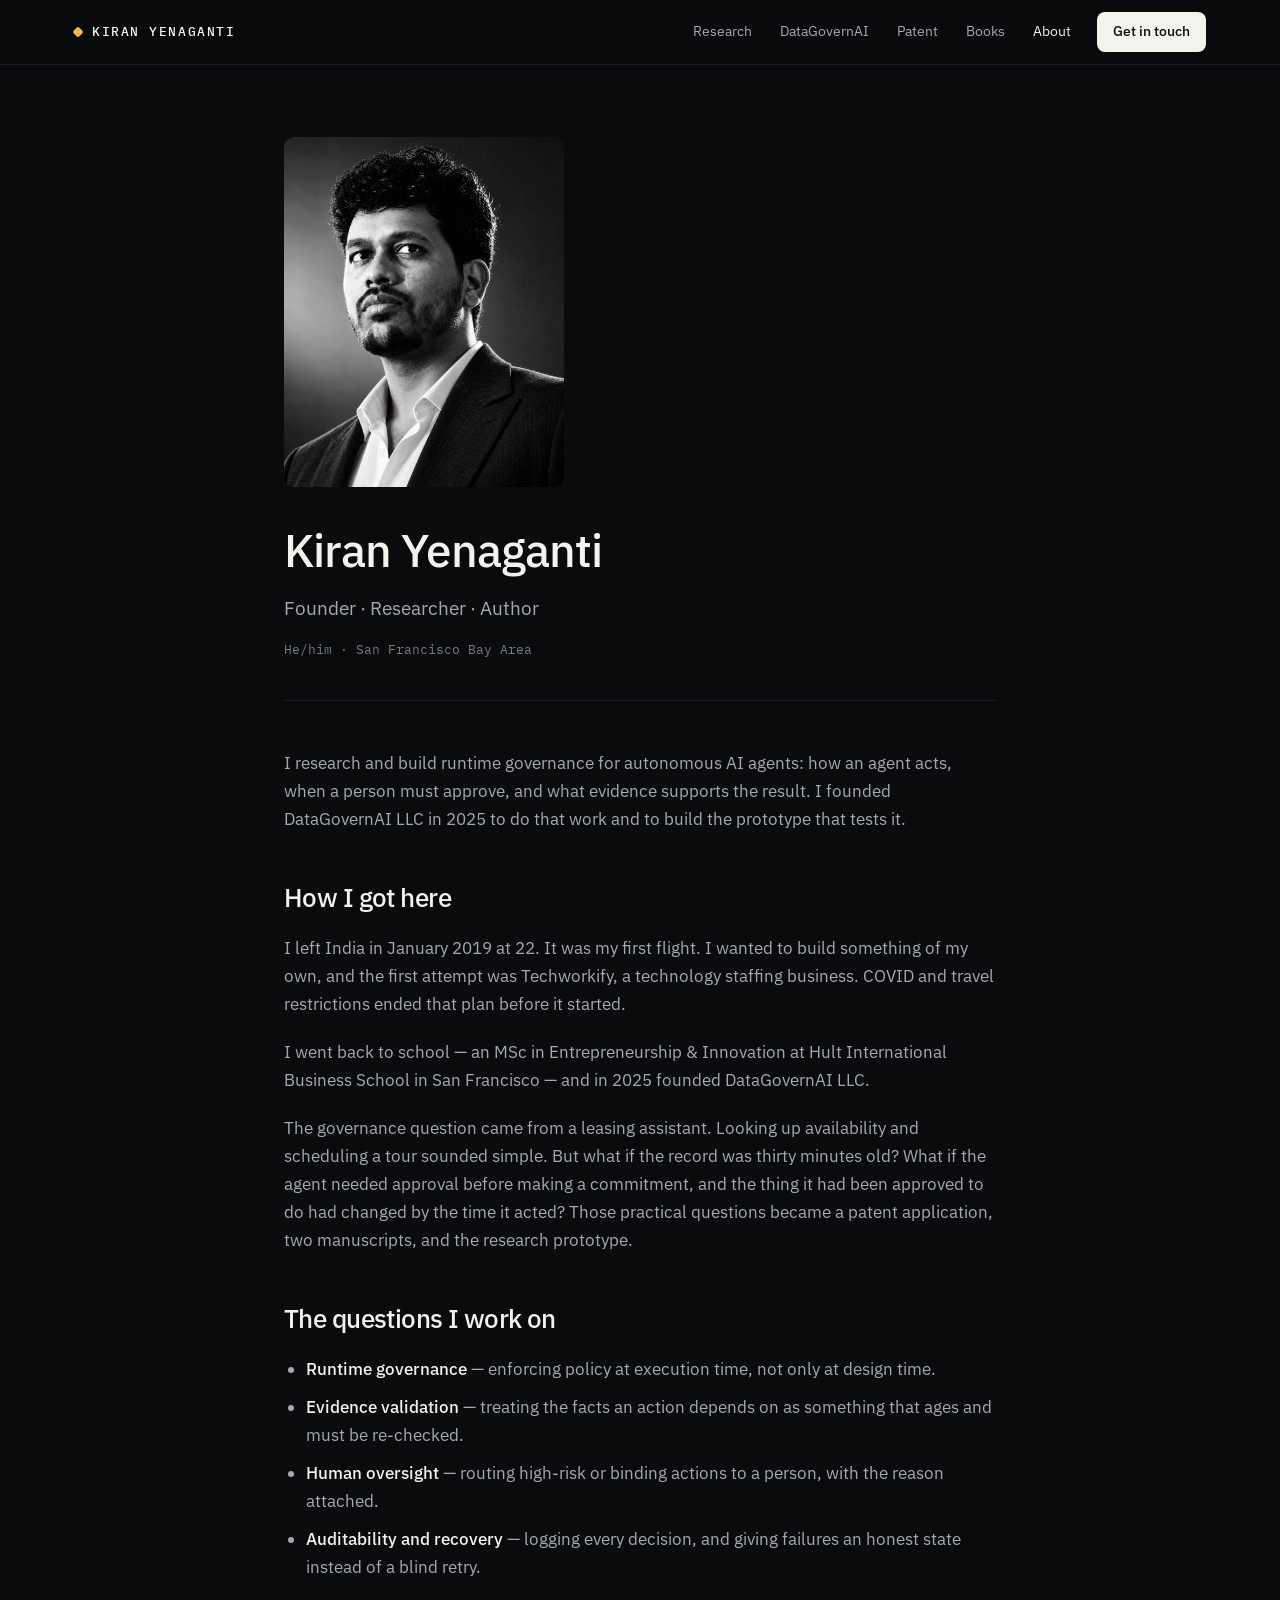
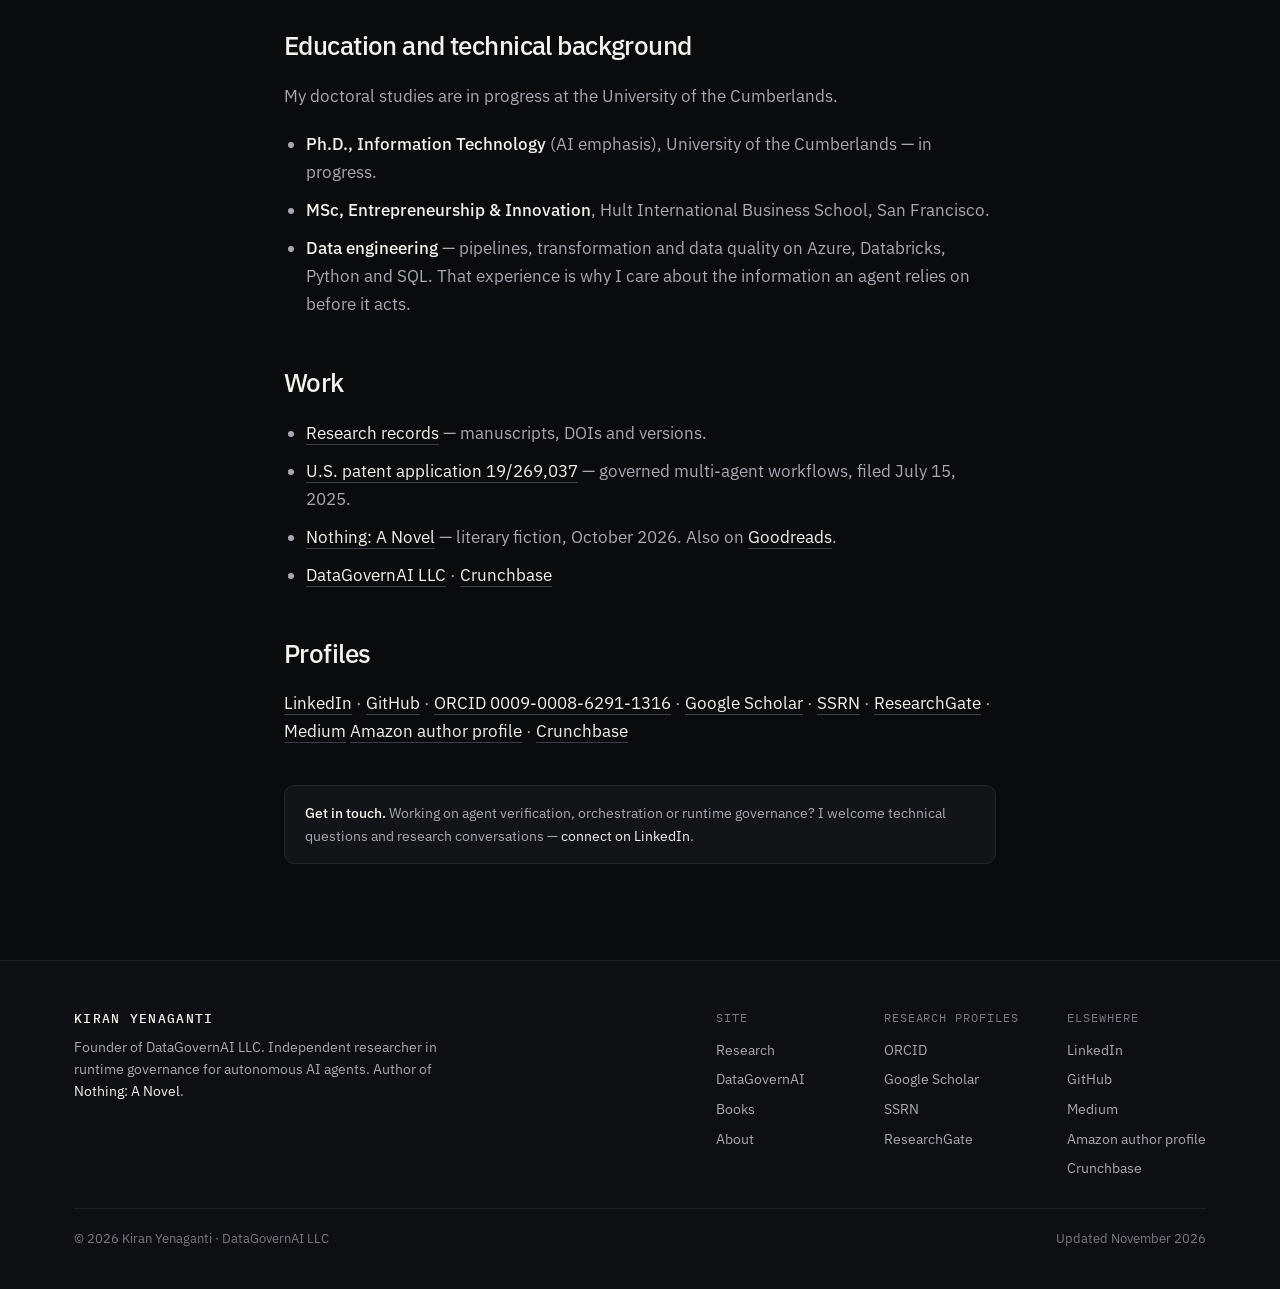
==== commit 41babd73: "Remove public DataGovernAI case study and the 'live' runtime badge Optional, for the invite-only pro" ====
--- a/about/index.html
+++ b/about/index.html
@@ -209,7 +209,7 @@
 <button class="nav-toggle" type="button" aria-expanded="false" aria-controls="site-links" aria-label="Menu"><span></span><span></span><span></span></button>
 <div class="links" id="site-links">
 <a href="/research/">Research</a>
-<a href="/work/hominini/">DataGovernAI</a>
+<a href="/datagovernai/">DataGovernAI</a>
 <a href="/#patent">Patent</a>
 <a href="/books/">Books</a>
 <a href="/about/" aria-current="page">About</a>
@@ -242,7 +242,7 @@
 </ul>
 <h2>Work</h2>
 <ul>
-<li><a href="/work/hominini/">DataGovernAI research prototype</a> — engineering case study on verifier repair and regression tests.</li>
+
 <li><a href="/research/">Research records</a> — manuscripts, DOIs and versions.</li>
 <li><a href="/#patent">U.S. patent application 19/269,037</a> — governed multi-agent workflows, filed July 15, 2025.</li>
 <li><a href="/books/nothing/">Nothing: A Novel</a> — literary fiction, October 2026. Also on <a href="https://www.goodreads.com/author/show/73226203.Kiran_Yenaganti">Goodreads</a>.</li>
@@ -258,7 +258,7 @@
 <footer class="site"><div class="wrap">
 <div class="foot-id"><b>KIRAN YENAGANTI</b><p>Founder of DataGovernAI LLC. Independent researcher in runtime governance for autonomous AI agents. Author of <a href="/books/nothing/">Nothing: A Novel</a>.</p></div>
 <div class="foot-cols">
-<div class="foot-col"><span class="label">Site</span><a href="/research/">Research</a><a href="/work/hominini/">DataGovernAI</a><a href="/books/">Books</a><a href="/about/">About</a></div>
+<div class="foot-col"><span class="label">Site</span><a href="/research/">Research</a><a href="/datagovernai/">DataGovernAI</a><a href="/books/">Books</a><a href="/about/">About</a></div>
 <div class="foot-col"><span class="label">Research profiles</span><a href="https://orcid.org/0009-0008-6291-1316">ORCID</a><a href="https://scholar.google.com/citations?user=bmWAnDgAAAAJ">Google Scholar</a><a href="https://ssrn.com/author=13609628">SSRN</a><a href="https://www.researchgate.net/profile/Kiran-Yenaganti-2">ResearchGate</a></div>
 <div class="foot-col"><span class="label">Elsewhere</span><a href="https://www.linkedin.com/in/kiran-yenaganti/">LinkedIn</a><a href="https://github.com/kiranyenaganti9">GitHub</a><a href="https://medium.com/@kiranyenaganti9">Medium</a><a href="https://www.amazon.com/author/kiranyenaganti">Amazon author profile</a><a href="https://www.crunchbase.com/person/kiran-yenaganti-6b8e">Crunchbase</a></div>
 </div>
